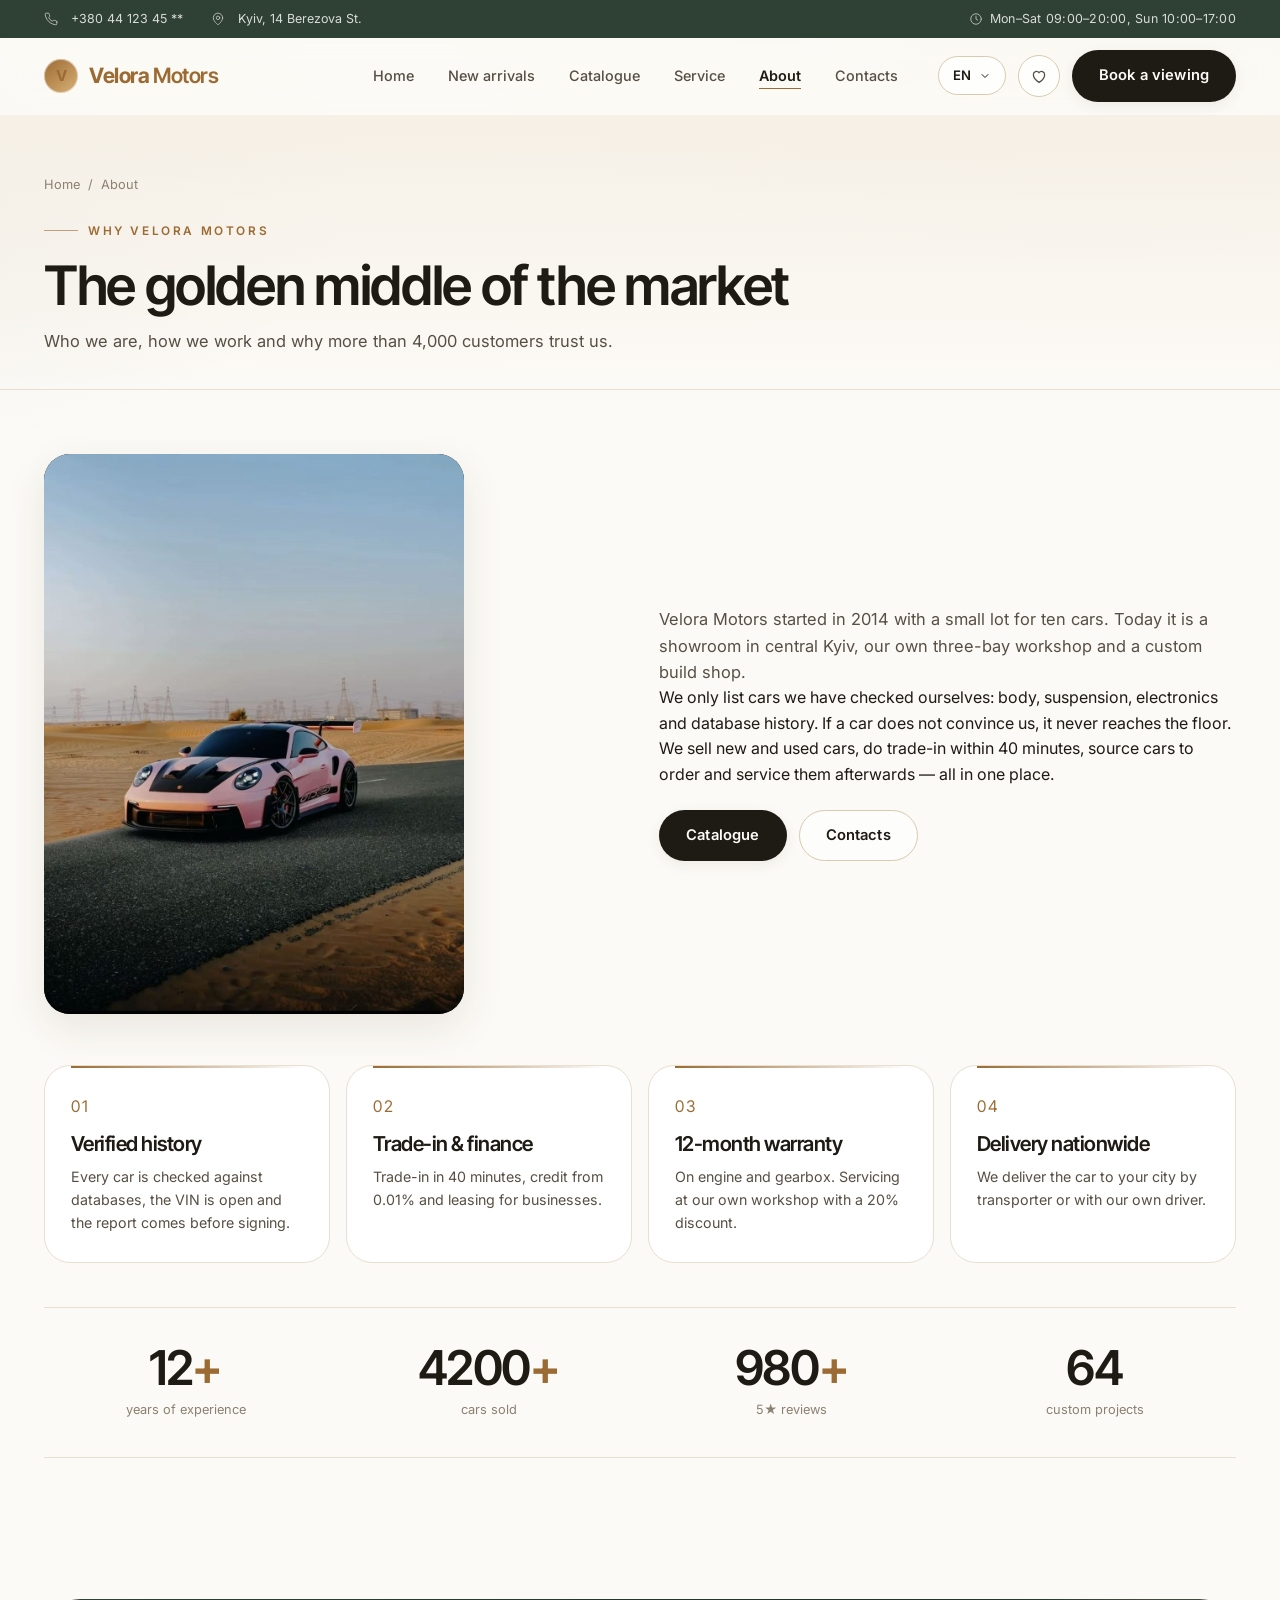
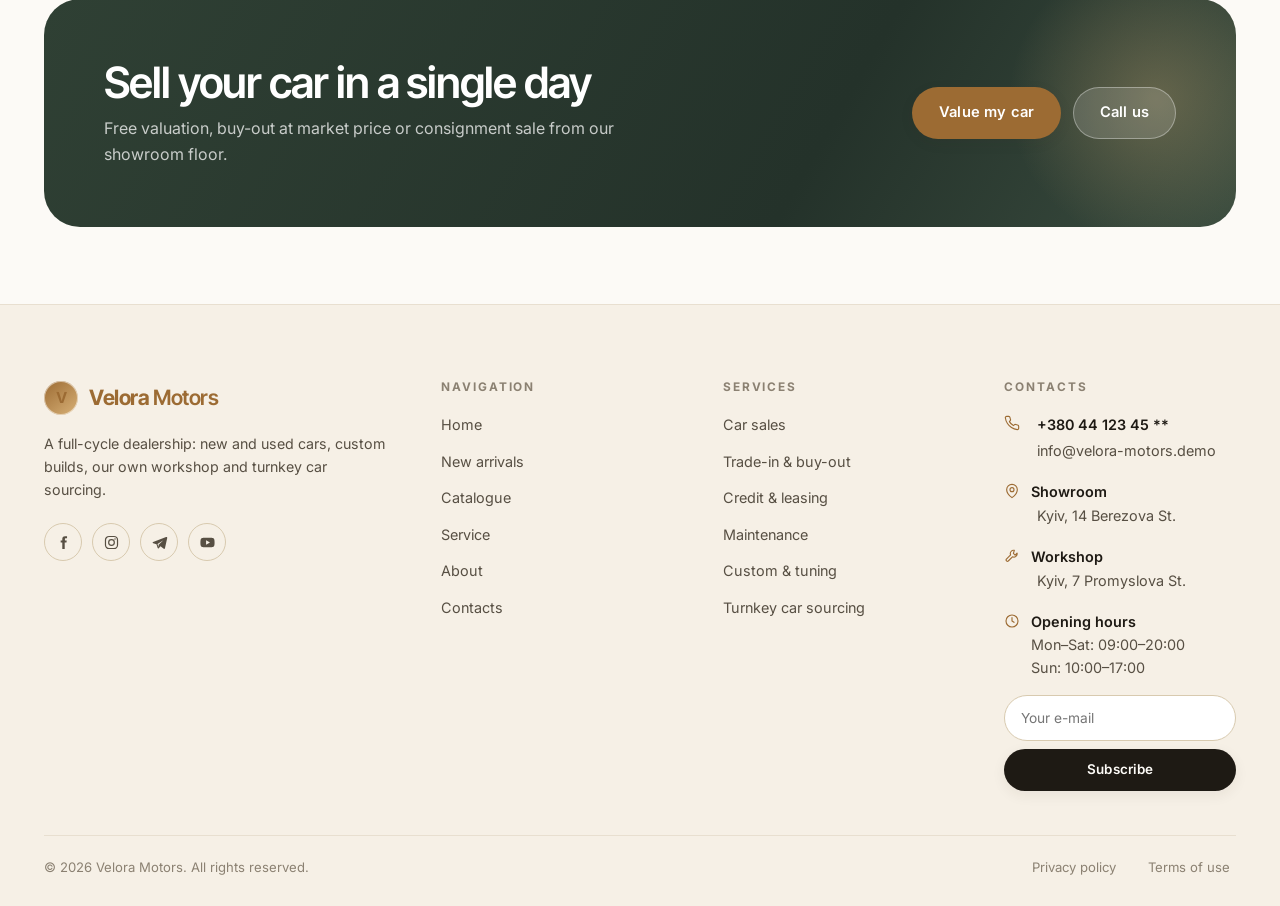
==== about.html @ 83f417c7 "Правки за списком: тексти, оцінка авто, опис кастомів - у фільтрах і банері замість «Усі марки», «Бу" ====
<!DOCTYPE html>
<html lang="uk">
<head>
<meta charset="utf-8">
<meta name="viewport" content="width=device-width, initial-scale=1">
<title data-i18n-doc="meta.about">Про нас — Velora Motors</title>
<meta name="description" data-i18n-doc="page.aboutLead" content="Про автосалон Velora Motors">
<meta name="theme-color" content="#fcfaf6">
<link rel="icon" href="data:image/svg+xml,<svg xmlns='http://www.w3.org/2000/svg' viewBox='0 0 32 32'><circle cx='16' cy='16' r='15' fill='%239c6b33'/><text x='16' y='21' font-size='15' font-family='Arial' font-weight='bold' text-anchor='middle' fill='%23fff'>V</text></svg>">
<link rel="preconnect" href="https://fonts.googleapis.com">
<link rel="preconnect" href="https://fonts.gstatic.com" crossorigin>
<link href="https://fonts.googleapis.com/css2?family=Inter+Tight:wght@400;500;600;700&family=Inter:wght@400;500;600;700&display=swap" rel="stylesheet">
<link rel="stylesheet" href="assets/css/style.css?v=4">
<link rel="stylesheet" href="assets/css/mobile.css?v=4">
</head>
<body>

<main>
  <section class="pagehead">
    <div class="wrap">
      <nav class="crumbs">
        <a href="index.html" data-i18n="nav.home"></a>
        <span>/</span>
        <span data-i18n="nav.about"></span>
      </nav>
      <span class="eyebrow" data-i18n="about.eyebrow"></span>
      <h1 class="pagehead__title" data-i18n="about.title"></h1>
      <p class="lead" data-i18n="page.aboutLead"></p>
    </div>
  </section>

  <section class="section section--flat">
    <div class="wrap">
      <div class="about__hero reveal">
        <div class="about__hero-media">
          <img src="assets/img/about-porsche.jpg" alt="Porsche 911 GT3 RS" width="1000" height="1333">
        </div>
        <div class="about__hero-text">
          <p class="lead" data-i18n="about.story1"></p>
          <p data-i18n="about.story2"></p>
          <p data-i18n="about.story3"></p>
          <div class="about__actions">
            <a class="btn btn--primary" href="catalog.html" data-i18n="nav.catalog"></a>
            <a class="btn btn--ghost" href="contacts.html" data-i18n="nav.contacts"></a>
          </div>
        </div>
      </div>

      <div class="about__grid reveal">
        <article class="about__card" data-demo="note" role="button" tabindex="0">
          <div class="about__num">01</div>
          <h3 data-i18n="about.a1t"></h3>
          <p data-i18n="about.a1d"></p>
        </article>
        <article class="about__card" data-demo="note" role="button" tabindex="0">
          <div class="about__num">02</div>
          <h3 data-i18n="about.a2t"></h3>
          <p data-i18n="about.a2d"></p>
        </article>
        <article class="about__card" data-demo="note" role="button" tabindex="0">
          <div class="about__num">03</div>
          <h3 data-i18n="about.a3t"></h3>
          <p data-i18n="about.a3d"></p>
        </article>
        <article class="about__card" data-demo="note" role="button" tabindex="0">
          <div class="about__num">04</div>
          <h3 data-i18n="about.a4t"></h3>
          <p data-i18n="about.a4d"></p>
        </article>
      </div>

      <div class="figures reveal">
        <div class="figure">
          <div class="figure__value">12<span>+</span></div>
          <div class="figure__label" data-i18n="about.y1"></div>
        </div>
        <div class="figure">
          <div class="figure__value">4200<span>+</span></div>
          <div class="figure__label" data-i18n="about.y2"></div>
        </div>
        <div class="figure">
          <div class="figure__value">980<span>+</span></div>
          <div class="figure__label" data-i18n="about.y3"></div>
        </div>
        <div class="figure">
          <div class="figure__value">64</div>
          <div class="figure__label" data-i18n="about.y4"></div>
        </div>
      </div>
    </div>
  </section>

  <section class="ctaband">
    <div class="wrap">
      <div class="ctaband__inner reveal">
        <div>
          <h2 data-i18n="cta.title"></h2>
          <p data-i18n="cta.lead"></p>
        </div>
        <div class="ctaband__actions">
          <button class="btn btn--accent" data-evaluate data-i18n="cta.button"></button>
          <button class="btn btn--light" data-demo="phone" data-i18n="cta.secondary"></button>
        </div>
      </div>
    </div>
  </section>
</main>

<script src="assets/js/i18n.js?v=4"></script>
<script src="assets/js/seed.js?v=4"></script>
<script src="assets/js/store.js?v=4"></script>
<script src="assets/js/layout.js?v=4"></script>
<script>
  document.addEventListener('DOMContentLoaded', function () {
    I18N.init();
    Layout.mount('about');
    I18N.applyDom();
    Layout.reveal();
    document.addEventListener('layout:lang', function () { I18N.applyDom(); });
  });
</script>
</body>
</html>
---- assets/css/style.css ----
/* ==========================================================================
   Velora Motors — березово-білий преміум
   1. Токени та база       5. Showcase (відео)     9. CTA / футер
   2. Типографіка/кнопки   6. Каталог + пошук     10. Модалки, тости
   3. Хедер / меню         7. СТО                 11. Адаптив
   4. Герой                8. Про нас
   ========================================================================== */

/* --------------------------------------------------------------------------
   1. Токени та база
   -------------------------------------------------------------------------- */
:root {
  /* березова палітра */
  --paper: #fcfaf6;
  --paper-2: #f6f0e6;
  --paper-3: #efe6d7;
  --bark: #e7dcc8;
  --card: #ffffff;

  --ink: #1e1a14;
  --ink-2: #574f43;
  --ink-3: #8b8172;
  --ink-inv: #fdfbf7;

  --line: #e8dfd0;
  --line-2: #d8caaf;

  --accent: #9c6b33;
  --accent-2: #b98b4d;
  --accent-soft: #f4e7d3;
  --forest: #2f4034;
  --forest-2: #3d5344;
  --danger: #a6462f;
  --ok: #3f6b4a;

  --shadow-xs: 0 1px 2px rgba(60, 46, 24, .06);
  --shadow-sm: 0 4px 14px rgba(60, 46, 24, .07);
  --shadow-md: 0 14px 40px rgba(60, 46, 24, .10);
  --shadow-lg: 0 30px 80px rgba(60, 46, 24, .16);

  --r-sm: 10px;
  --r: 16px;
  --r-lg: 26px;
  --r-xl: 36px;
  --pill: 999px;

  --wrap: 1260px;
  --gutter: clamp(18px, 4vw, 44px);
  --header-h: 76px;

  --display: 'Inter Tight', 'Inter', 'Segoe UI', system-ui, -apple-system, sans-serif;
  --sans: 'Inter', 'Segoe UI', system-ui, -apple-system, sans-serif;

  --ease: cubic-bezier(.22, .61, .36, 1);
}

*,
*::before,
*::after { box-sizing: border-box; }

* { margin: 0; }

html {
  scroll-behavior: smooth;
  scroll-padding-top: calc(var(--header-h) + 16px);
  -webkit-text-size-adjust: 100%;
}

body {
  font-family: var(--sans);
  font-size: 16px;
  line-height: 1.6;
  color: var(--ink);
  background: var(--paper);
  overflow-x: hidden;
  /* тонка «берестяна» текстура з м'яких плям */
  background-image:
    radial-gradient(1200px 600px at 85% -10%, rgba(156, 107, 51, .07), transparent 60%),
    radial-gradient(900px 500px at -10% 20%, rgba(47, 64, 52, .05), transparent 55%);
  background-attachment: fixed;
}

img, video { display: block; max-width: 100%; }
button, input, select, textarea { font: inherit; color: inherit; }
button { cursor: pointer; border: 0; background: none; }
a { color: inherit; text-decoration: none; }
ul, ol { list-style: none; padding: 0; }

::selection { background: var(--accent-soft); color: var(--ink); }

:focus-visible {
  outline: 2px solid var(--accent);
  outline-offset: 3px;
  border-radius: 6px;
}

.wrap {
  width: min(100% - 2 * var(--gutter), var(--wrap));
  margin-inline: auto;
}

.sr-only {
  position: absolute; width: 1px; height: 1px; padding: 0;
  margin: -1px; overflow: hidden; clip: rect(0 0 0 0); white-space: nowrap; border: 0;
}

/* --------------------------------------------------------------------------
   2. Типографіка та кнопки
   -------------------------------------------------------------------------- */
h1, h2, h3, h4 {
  font-family: var(--display);
  font-weight: 600;
  line-height: 1.1;
  letter-spacing: -.025em;
}

.display {
  font-size: clamp(2.3rem, 5.2vw, 4.05rem);
  line-height: 1.06;
  letter-spacing: -.035em;
}

.section {
  padding: clamp(64px, 9vw, 118px) 0;
  position: relative;
}

.section--tint { background: linear-gradient(180deg, transparent, var(--paper-2) 12%, var(--paper-2) 88%, transparent); }

.section-head {
  display: flex;
  flex-wrap: wrap;
  align-items: end;
  justify-content: space-between;
  gap: 28px;
  margin-bottom: clamp(34px, 5vw, 60px);
}

.section-head__text { max-width: 640px; }

.eyebrow {
  display: inline-flex;
  align-items: center;
  gap: 10px;
  font-size: .74rem;
  letter-spacing: .22em;
  text-transform: uppercase;
  color: var(--accent);
  font-weight: 600;
  margin-bottom: 16px;
}

.eyebrow::before {
  content: '';
  width: 34px; height: 1px;
  background: currentColor;
  opacity: .6;
}

.section-title {
  font-size: clamp(2rem, 4vw, 3.15rem);
  margin-bottom: 14px;
}

.lead {
  color: var(--ink-2);
  font-size: 1.03rem;
  max-width: 62ch;
}

.btn {
  display: inline-flex;
  align-items: center;
  justify-content: center;
  gap: 10px;
  padding: 13px 26px;
  border-radius: var(--pill);
  font-size: .92rem;
  font-weight: 600;
  letter-spacing: .01em;
  border: 1px solid transparent;
  transition: transform .25s var(--ease), background .25s var(--ease),
              color .25s var(--ease), border-color .25s var(--ease), box-shadow .25s var(--ease);
  white-space: nowrap;
}

.btn:hover { transform: translateY(-2px); }
.btn:active { transform: translateY(0); }

.btn--primary { background: var(--ink); color: var(--ink-inv); box-shadow: var(--shadow-sm); }
.btn--primary:hover { background: var(--forest); box-shadow: var(--shadow-md); }

.btn--accent { background: var(--accent); color: #fff; box-shadow: var(--shadow-sm); }
.btn--accent:hover { background: #85592a; }

.btn--ghost { border-color: var(--line-2); color: var(--ink); background: rgba(255, 255, 255, .6); }
.btn--ghost:hover { background: #fff; border-color: var(--accent); color: var(--accent); }

.btn--light { background: rgba(255, 255, 255, .14); color: #fff; border-color: rgba(255, 255, 255, .35); }
.btn--light:hover { background: #fff; color: var(--forest); }

.btn--sm { padding: 9px 18px; font-size: .84rem; }
.btn--block { width: 100%; }

.link-arrow {
  display: inline-flex;
  align-items: center;
  gap: 8px;
  font-weight: 600;
  font-size: .9rem;
  color: var(--accent);
  border-bottom: 1px solid transparent;
  padding-bottom: 2px;
  transition: gap .25s var(--ease), border-color .25s var(--ease);
}

.link-arrow:hover { gap: 14px; border-color: currentColor; }

.tag {
  display: inline-flex;
  align-items: center;
  gap: 6px;
  padding: 5px 12px;
  border-radius: var(--pill);
  font-size: .72rem;
  font-weight: 600;
  letter-spacing: .04em;
  background: var(--accent-soft);
  color: #7d5423;
  text-transform: uppercase;
}

.tag--new { background: #e2ecdf; color: #35563d; }
.tag--hit { background: #f6e2cf; color: #8a5220; }
.tag--custom { background: #e6e3f1; color: #4d4576; }

/* --------------------------------------------------------------------------
   3. Хедер
   -------------------------------------------------------------------------- */
.topbar {
  background: var(--forest);
  color: rgba(255, 255, 255, .82);
  font-size: .78rem;
  letter-spacing: .02em;
}

.topbar__inner {
  display: flex;
  align-items: center;
  justify-content: space-between;
  gap: 18px;
  min-height: 38px;
  flex-wrap: wrap;
}

.topbar__list { display: flex; gap: 22px; align-items: center; flex-wrap: wrap; }
.topbar__item { display: inline-flex; align-items: center; gap: 7px; }
.topbar__item svg { width: 14px; height: 14px; opacity: .75; }
.topbar a:hover { color: #fff; }

.header {
  position: sticky;
  top: 0;
  z-index: 60;
  background: rgba(252, 250, 246, .82);
  backdrop-filter: blur(14px);
  -webkit-backdrop-filter: blur(14px);
  border-bottom: 1px solid transparent;
  transition: border-color .3s var(--ease), box-shadow .3s var(--ease), background .3s var(--ease);
}

.header.is-stuck {
  border-color: var(--line);
  box-shadow: 0 8px 30px rgba(60, 46, 24, .07);
}

.header__inner {
  display: flex;
  align-items: center;
  gap: 26px;
  min-height: var(--header-h);
}

.logo {
  display: inline-flex;
  align-items: center;
  gap: 11px;
  font-family: var(--display);
  font-size: 1.32rem;
  font-weight: 600;
  letter-spacing: -.02em;
  white-space: nowrap;
}

.logo__mark {
  width: 34px; height: 34px;
  display: grid; place-items: center;
  border-radius: 50%;
  background: linear-gradient(140deg, var(--accent), #d8b177);
  color: #fff;
  font-size: .95rem;
  font-weight: 700;
  font-family: var(--sans);
  box-shadow: inset 0 0 0 1px rgba(255, 255, 255, .5);
}

.logo b { font-weight: 700; }
.logo span { color: var(--accent); }

.nav { margin-left: auto; }

.nav__list { display: flex; gap: 6px; align-items: center; }

.nav__link {
  position: relative;
  padding: 9px 14px;
  border-radius: var(--pill);
  font-size: .9rem;
  font-weight: 500;
  color: var(--ink-2);
  transition: color .2s var(--ease), background .2s var(--ease);
}

.nav__link::after {
  content: '';
  position: absolute;
  left: 14px; right: 14px; bottom: 4px;
  height: 1px;
  background: var(--accent);
  transform: scaleX(0);
  transform-origin: left;
  transition: transform .3s var(--ease);
}

.nav__link:hover { color: var(--ink); }
.nav__link:hover::after,
.nav__link.is-active::after { transform: scaleX(1); }
.nav__link.is-active { color: var(--ink); font-weight: 600; }

.header__actions { display: flex; align-items: center; gap: 12px; }

.lang {
  position: relative;
}

.lang__btn {
  display: inline-flex;
  align-items: center;
  gap: 8px;
  padding: 8px 14px;
  border: 1px solid var(--line-2);
  border-radius: var(--pill);
  font-size: .82rem;
  font-weight: 600;
  background: rgba(255, 255, 255, .7);
  transition: border-color .2s var(--ease), background .2s var(--ease);
}

.lang__btn:hover { border-color: var(--accent); }
.lang__btn svg { width: 12px; height: 12px; transition: transform .25s var(--ease); }
.lang.is-open .lang__btn svg { transform: rotate(180deg); }

.lang__menu {
  position: absolute;
  right: 0;
  top: calc(100% + 10px);
  min-width: 170px;
  background: var(--card);
  border: 1px solid var(--line);
  border-radius: var(--r);
  box-shadow: var(--shadow-md);
  padding: 6px;
  opacity: 0;
  visibility: hidden;
  transform: translateY(-8px);
  transition: opacity .22s var(--ease), transform .22s var(--ease), visibility .22s;
  z-index: 20;
}

.lang.is-open .lang__menu { opacity: 1; visibility: visible; transform: translateY(0); }

.lang__item {
  display: flex;
  align-items: center;
  justify-content: space-between;
  gap: 12px;
  width: 100%;
  padding: 10px 12px;
  border-radius: 10px;
  font-size: .88rem;
  text-align: left;
  transition: background .18s var(--ease);
}

.lang__item:hover { background: var(--paper-2); }
.lang__item.is-active { background: var(--accent-soft); font-weight: 600; }
.lang__item small { color: var(--ink-3); font-weight: 600; letter-spacing: .08em; }

.burger {
  display: none;
  width: 42px; height: 42px;
  border-radius: 50%;
  border: 1px solid var(--line-2);
  place-items: center;
  background: rgba(255, 255, 255, .7);
}

.burger span {
  display: block;
  width: 17px; height: 1.5px;
  background: var(--ink);
  position: relative;
  transition: background .2s var(--ease);
}

.burger span::before,
.burger span::after {
  content: '';
  position: absolute; left: 0;
  width: 17px; height: 1.5px;
  background: var(--ink);
  transition: transform .28s var(--ease), top .28s var(--ease);
}

.burger span::before { top: -6px; }
.burger span::after { top: 6px; }

body.menu-open .burger span { background: transparent; }
body.menu-open .burger span::before { top: 0; transform: rotate(45deg); }
body.menu-open .burger span::after { top: 0; transform: rotate(-45deg); }

/* --------------------------------------------------------------------------
   4. Герой
   -------------------------------------------------------------------------- */
.hero {
  position: relative;
  padding: clamp(38px, 6vw, 74px) 0 clamp(56px, 7vw, 96px);
  overflow: hidden;
}

.hero::before {
  content: '';
  position: absolute;
  inset: 0 0 auto;
  height: 100%;
  background:
    radial-gradient(60% 70% at 78% 30%, rgba(156, 107, 51, .10), transparent 70%),
    linear-gradient(180deg, var(--paper-2), transparent 70%);
  z-index: -1;
}

.hero__grid {
  display: grid;
  grid-template-columns: minmax(0, 1.02fr) minmax(0, .98fr);
  gap: clamp(30px, 5vw, 66px);
  align-items: center;
}

.hero__title { margin-bottom: 22px; }
.hero__title em { font-style: normal; color: var(--accent); }

.hero__lead { margin-bottom: 30px; max-width: 52ch; }

/* пошукова капсула */
.searchbar { position: relative; z-index: 5; }

.searchbar__tabs {
  display: flex;
  flex-wrap: wrap;
  gap: 8px;
  margin-bottom: 12px;
}

.searchbar__tab {
  padding: 10px 20px;
  border: 1px solid var(--line-2);
  border-radius: var(--pill);
  background: var(--card);
  font-size: .84rem;
  font-weight: 600;
  color: var(--ink);
  box-shadow: var(--shadow-xs);
  transition: border-color .25s var(--ease), color .25s var(--ease),
              background .25s var(--ease), transform .25s var(--ease);
}

.searchbar__tab:hover {
  border-color: var(--accent);
  color: var(--accent);
  transform: translateY(-1px);
}

.searchbar__panel {
  display: grid;
  grid-template-columns: repeat(3, minmax(0, 1fr)) auto;
  align-items: center;
  gap: 6px;
  padding: 14px 14px 14px 22px;
  background: var(--card);
  border: 1px solid var(--line);
  border-radius: var(--r-xl);
  box-shadow: var(--shadow-md);
}

.field {
  display: flex;
  flex-direction: column;
  gap: 2px;
  padding: 6px 16px 6px 0;
  border-right: 1px solid var(--line);
  min-width: 0;
}

.field:nth-of-type(3) { border-right: 0; }

.field__label {
  font-size: .68rem;
  text-transform: uppercase;
  letter-spacing: .14em;
  color: var(--ink-3);
  font-weight: 600;
}

.field select,
.field input {
  border: 0;
  background: none;
  padding: 2px 0;
  font-size: .93rem;
  font-weight: 500;
  width: 100%;
  color: var(--ink);
  appearance: none;
  cursor: pointer;
  text-overflow: ellipsis;
}

.field select:focus,
.field input:focus { outline: none; }

.searchbar__submit {
  width: 58px; height: 58px;
  border-radius: 50%;
  background: var(--ink);
  color: var(--ink-inv);
  display: grid;
  place-items: center;
  transition: background .25s var(--ease), transform .25s var(--ease);
  justify-self: end;
}

.searchbar__submit:hover { background: var(--accent); transform: rotate(-8deg) scale(1.05); }
.searchbar__submit svg { width: 20px; height: 20px; }

.hero__stats {
  display: flex;
  gap: clamp(18px, 4vw, 48px);
  margin-top: 38px;
  flex-wrap: wrap;
}

.stat__value {
  font-family: var(--display);
  font-weight: 600;
  letter-spacing: -.03em;
  font-size: clamp(1.7rem, 3vw, 2.35rem);
  line-height: 1;
  color: var(--ink);
}

.stat__value span { color: var(--accent); }

.stat__label {
  font-size: .78rem;
  color: var(--ink-3);
  letter-spacing: .04em;
  margin-top: 6px;
}

/* колаж праворуч */
.hero__media { position: relative; }

.hero__frame {
  position: relative;
  border-radius: var(--r-xl);
  overflow: hidden;
  box-shadow: var(--shadow-lg);
  aspect-ratio: 4 / 3.15;
  background: var(--paper-3);
}

.hero__frame img {
  width: 100%; height: 100%;
  object-fit: cover;
  transform: scale(1.02);
  transition: transform 1.2s var(--ease);
}

.hero__frame:hover img { transform: scale(1.07); }

.hero__frame::after {
  content: '';
  position: absolute;
  inset: 0;
  background: linear-gradient(190deg, rgba(30, 26, 20, .05), rgba(30, 26, 20, .38));
}

.hero__note {
  position: absolute;
  z-index: 2;
  display: inline-flex;
  align-items: center;
  gap: 9px;
  padding: 9px 15px;
  background: rgba(252, 250, 246, .92);
  backdrop-filter: blur(8px);
  border-radius: var(--pill);
  font-size: .76rem;
  font-weight: 600;
  color: var(--ink);
  box-shadow: var(--shadow-sm);
  white-space: nowrap;
}

.hero__note::before {
  content: '';
  width: 7px; height: 7px;
  border-radius: 50%;
  background: var(--accent);
  box-shadow: 0 0 0 4px rgba(156, 107, 51, .18);
}

a.hero__note { transition: transform .25s var(--ease), background .25s var(--ease), color .25s var(--ease); }
a.hero__note:hover { transform: translateY(-2px); background: #fff; color: var(--accent); }
a.hero__note:hover::before { box-shadow: 0 0 0 5px rgba(156, 107, 51, .28); }

.hero__note--1 { left: 8%; bottom: 22%; }
.hero__note--2 { right: 7%; bottom: 9%; }

.hero__badge {
  position: absolute;
  top: 20px; left: 20px;
  z-index: 2;
  background: rgba(47, 64, 52, .9);
  color: #fff;
  padding: 8px 16px;
  border-radius: var(--pill);
  font-size: .72rem;
  letter-spacing: .12em;
  text-transform: uppercase;
  font-weight: 600;
}

/* смуга брендів */
.brands {
  border-block: 1px solid var(--line);
  background: rgba(255, 255, 255, .5);
  padding: 22px 0;
}

.brands__inner {
  display: flex;
  align-items: center;
  gap: clamp(20px, 4vw, 54px);
  flex-wrap: wrap;
  justify-content: center;
}

.brands__title {
  font-size: .72rem;
  letter-spacing: .18em;
  text-transform: uppercase;
  color: var(--ink-3);
  font-weight: 600;
}

.brands__item {
  font-family: var(--display);
  font-size: 1.08rem;
  font-weight: 500;
  color: var(--ink-2);
  letter-spacing: .05em;
  opacity: .75;
  transition: opacity .25s var(--ease), color .25s var(--ease);
}

.brands__item:hover { opacity: 1; color: var(--accent); }
a.brands__item { border-bottom: 1px solid transparent; padding-bottom: 2px; }
a.brands__item:hover { border-color: currentColor; }

/* --------------------------------------------------------------------------
   5. Showcase — три відеосекції
   -------------------------------------------------------------------------- */
.showcase__item {
  display: grid;
  grid-template-columns: minmax(0, 1.15fr) minmax(0, .85fr);
  gap: clamp(26px, 4vw, 64px);
  align-items: center;
  padding: clamp(28px, 4vw, 46px) 0;
  border-top: 1px solid var(--line);
}

.showcase__item:first-of-type { border-top: 0; }
.showcase__item:nth-child(even) { grid-template-columns: minmax(0, .85fr) minmax(0, 1.15fr); }
.showcase__item:nth-child(even) .showcase__media { order: 2; }

.showcase__media {
  position: relative;
  border-radius: var(--r-lg);
  overflow: hidden;
  box-shadow: var(--shadow-md);
  background: #14120e;
  aspect-ratio: 16 / 9;
}

.showcase__media video {
  width: 100%; height: 100%;
  object-fit: cover;
  display: block;
}

.showcase__media::after {
  content: '';
  position: absolute; inset: 0;
  background: linear-gradient(180deg, rgba(20, 18, 14, .28) 0%, transparent 40%, rgba(20, 18, 14, .42) 100%);
  pointer-events: none;
}

.showcase__badge {
  position: absolute;
  top: 16px; left: 16px;
  z-index: 2;
  background: rgba(252, 250, 246, .92);
  color: var(--ink);
  padding: 7px 15px;
  border-radius: var(--pill);
  font-size: .7rem;
  font-weight: 700;
  letter-spacing: .12em;
  text-transform: uppercase;
}

.showcase__controls {
  position: absolute;
  right: 16px; bottom: 16px;
  z-index: 2;
  display: flex;
  gap: 8px;
}

.vbtn {
  width: 42px; height: 42px;
  border-radius: 50%;
  background: rgba(252, 250, 246, .9);
  color: var(--ink);
  display: grid;
  place-items: center;
  box-shadow: var(--shadow-sm);
  transition: background .2s var(--ease), transform .2s var(--ease);
}

.vbtn:hover { background: #fff; transform: scale(1.08); }
.vbtn svg { width: 17px; height: 17px; }
.vbtn.is-off { background: rgba(30, 26, 20, .55); color: #fff; }

.showcase__num {
  font-family: var(--display);
  font-weight: 600;
  letter-spacing: -.04em;
  font-size: 3rem;
  line-height: 1;
  color: var(--line-2);
  margin-bottom: 10px;
}

.showcase__title { font-size: clamp(1.7rem, 2.6vw, 2.4rem); margin-bottom: 6px; }

.showcase__sub {
  font-size: .84rem;
  letter-spacing: .1em;
  text-transform: uppercase;
  color: var(--accent);
  font-weight: 600;
  margin-bottom: 18px;
}

.showcase__text { color: var(--ink-2); margin-bottom: 24px; }

.showcase__specs {
  display: flex;
  gap: 26px;
  flex-wrap: wrap;
  padding: 18px 0;
  border-top: 1px solid var(--line);
  border-bottom: 1px solid var(--line);
  margin-bottom: 24px;
}

.showcase__spec dt {
  font-size: .68rem;
  letter-spacing: .14em;
  text-transform: uppercase;
  color: var(--ink-3);
  margin-bottom: 4px;
}

.showcase__spec dd {
  font-family: var(--display);
  font-size: 1.3rem;
  margin: 0;
}

/* --------------------------------------------------------------------------
   6. Каталог
   -------------------------------------------------------------------------- */
.searchpanel {
  background: var(--card);
  border: 1px solid var(--line);
  border-radius: var(--r-lg);
  box-shadow: var(--shadow-sm);
  padding: clamp(16px, 2.4vw, 26px);
  margin-bottom: 26px;
  position: relative;
  z-index: 12;
}

.searchpanel__main {
  display: flex;
  gap: 12px;
  align-items: center;
  flex-wrap: wrap;
}

.searchinput {
  position: relative;
  flex: 1 1 320px;
  min-width: 0;
}

.searchinput > svg {
  position: absolute;
  left: 18px; top: 50%;
  transform: translateY(-50%);
  width: 18px; height: 18px;
  color: var(--ink-3);
  pointer-events: none;
}

.searchinput input {
  width: 100%;
  padding: 15px 46px 15px 48px;
  border: 1px solid var(--line);
  border-radius: var(--pill);
  background: var(--paper);
  font-size: .95rem;
  transition: border-color .2s var(--ease), background .2s var(--ease), box-shadow .2s var(--ease);
}

.searchinput input:focus {
  outline: none;
  border-color: var(--accent);
  background: #fff;
  box-shadow: 0 0 0 4px rgba(156, 107, 51, .12);
}

.searchinput__clear {
  position: absolute;
  right: 12px; top: 50%;
  transform: translateY(-50%);
  width: 28px; height: 28px;
  border-radius: 50%;
  display: none;
  place-items: center;
  color: var(--ink-3);
  background: var(--paper-3);
}

.searchinput__clear:hover { color: var(--ink); background: var(--bark); }
.searchinput.has-value .searchinput__clear { display: grid; }

.suggest {
  position: absolute;
  top: calc(100% + 8px);
  left: 0; right: 0;
  background: var(--card);
  border: 1px solid var(--line);
  border-radius: var(--r);
  box-shadow: var(--shadow-md);
  padding: 6px;
  max-height: 340px;
  overflow-y: auto;
  display: none;
  z-index: 30;
}

.suggest.is-open { display: block; }

.suggest__group {
  font-size: .68rem;
  letter-spacing: .14em;
  text-transform: uppercase;
  color: var(--ink-3);
  padding: 10px 12px 6px;
  font-weight: 700;
}

.suggest__item {
  display: flex;
  align-items: center;
  gap: 12px;
  width: 100%;
  padding: 9px 12px;
  border-radius: 12px;
  text-align: left;
  font-size: .9rem;
  transition: background .15s var(--ease);
}

.suggest__item:hover,
.suggest__item.is-active { background: var(--paper-2); }

.suggest__item img {
  width: 52px; height: 36px;
  object-fit: contain;
  background: var(--paper-2);
  border-radius: 7px;
  flex: none;
}

.suggest__item .ico {
  width: 32px; height: 32px;
  display: grid; place-items: center;
  border-radius: 9px;
  background: var(--accent-soft);
  color: var(--accent);
  flex: none;
}

.suggest__item .ico svg { width: 15px; height: 15px; }
.suggest__item b { font-weight: 600; }
.suggest__item mark { background: rgba(156, 107, 51, .2); color: inherit; border-radius: 3px; }
.suggest__item small { display: block; color: var(--ink-3); font-size: .76rem; }
.suggest__price { margin-left: auto; font-weight: 600; font-size: .86rem; color: var(--accent); }

.filters {
  display: grid;
  grid-template-columns: repeat(auto-fit, minmax(150px, 1fr));
  gap: 10px;
  margin-top: 14px;
}

.select {
  position: relative;
  display: flex;
  flex-direction: column;
  gap: 3px;
}

.select > label {
  font-size: .66rem;
  letter-spacing: .12em;
  text-transform: uppercase;
  color: var(--ink-3);
  font-weight: 600;
  padding-left: 14px;
}

.select select,
.select input {
  appearance: none;
  width: 100%;
  padding: 11px 34px 11px 14px;
  border: 1px solid var(--line);
  border-radius: var(--pill);
  background: var(--paper);
  font-size: .87rem;
  cursor: pointer;
  transition: border-color .2s var(--ease), background .2s var(--ease);
}

.select input { cursor: text; padding-right: 14px; }

.select select:hover,
.select input:hover { border-color: var(--line-2); }

.select select:focus,
.select input:focus {
  outline: none;
  border-color: var(--accent);
  background: #fff;
}

.select__caret {
  position: absolute;
  right: 14px; bottom: 14px;
  width: 11px; height: 11px;
  color: var(--ink-3);
  pointer-events: none;
}

.toolbar {
  display: flex;
  align-items: center;
  justify-content: space-between;
  gap: 16px;
  flex-wrap: wrap;
  margin-bottom: 20px;
}

.toolbar__count { font-size: .93rem; color: var(--ink-2); }
.toolbar__count b { font-family: var(--display); font-size: 1.5rem; color: var(--ink); margin-right: 4px; }

.chips { display: flex; gap: 8px; flex-wrap: wrap; margin-bottom: 18px; }

.chip {
  display: inline-flex;
  align-items: center;
  gap: 8px;
  padding: 7px 8px 7px 15px;
  border-radius: var(--pill);
  background: var(--accent-soft);
  color: #7d5423;
  font-size: .8rem;
  font-weight: 600;
}

.chip button {
  width: 19px; height: 19px;
  border-radius: 50%;
  display: grid; place-items: center;
  background: rgba(125, 84, 35, .16);
  color: inherit;
  font-size: .7rem;
  line-height: 1;
}

.chip button:hover { background: rgba(125, 84, 35, .35); color: #fff; }

.chip--reset { background: transparent; color: var(--ink-2); border: 1px dashed var(--line-2); padding: 7px 15px; }
.chip--reset:hover { border-color: var(--accent); color: var(--accent); }

.grid {
  display: grid;
  grid-template-columns: repeat(auto-fill, minmax(300px, 1fr));
  gap: clamp(16px, 2vw, 26px);
}

.card {
  position: relative;
  display: flex;
  flex-direction: column;
  background: var(--card);
  border: 1px solid var(--line);
  border-radius: var(--r-lg);
  overflow: hidden;
  transition: transform .35s var(--ease), box-shadow .35s var(--ease), border-color .35s var(--ease);
  opacity: 0;
  transform: translateY(18px);
  animation: cardIn .5s var(--ease) forwards;
}

@keyframes cardIn { to { opacity: 1; transform: none; } }

.card:hover {
  transform: translateY(-6px);
  box-shadow: var(--shadow-md);
  border-color: var(--line-2);
}

.card__media {
  position: relative;
  aspect-ratio: 3 / 2;
  overflow: hidden;
  background: var(--paper-3);
}

/* м'яка підкладка з того ж фото — авто показуємо цілком, без обрізання */
.card__bg,
.gallery__bg {
  position: absolute;
  inset: -6%;
  background-size: cover;
  background-position: center;
  filter: blur(22px) saturate(1.15);
  opacity: .55;
  pointer-events: none;
}

.card__media img {
  position: relative;
  width: 100%; height: 100%;
  object-fit: contain;
  transition: transform .7s var(--ease);
}

.card:hover .card__media img { transform: scale(1.06); }

.card__tags {
  position: absolute;
  top: 12px; left: 12px;
  display: flex; gap: 6px; flex-wrap: wrap;
  z-index: 2;
}

.card__fav {
  position: absolute;
  top: 10px; right: 10px;
  z-index: 2;
  width: 36px; height: 36px;
  border-radius: 50%;
  display: grid; place-items: center;
  background: rgba(252, 250, 246, .9);
  color: var(--ink-2);
  transition: color .2s var(--ease), transform .2s var(--ease), background .2s var(--ease);
}

.card__fav:hover { transform: scale(1.1); background: #fff; }
.card__fav svg { width: 17px; height: 17px; fill: none; stroke: currentColor; stroke-width: 1.7; }
.card__fav.is-on { color: var(--danger); }
.card__fav.is-on svg { fill: currentColor; }

.card__body { padding: 18px 20px 20px; display: flex; flex-direction: column; flex: 1; }

.card__title {
  font-size: 1.32rem;
  margin-bottom: 3px;
  line-height: 1.15;
}

.card__title mark { background: rgba(156, 107, 51, .2); border-radius: 3px; }

.card__sub {
  font-size: .8rem;
  color: var(--ink-3);
  margin-bottom: 14px;
  letter-spacing: .02em;
}

.card__specs {
  display: grid;
  grid-template-columns: repeat(2, minmax(0, 1fr));
  gap: 8px 14px;
  padding: 14px 0;
  border-top: 1px solid var(--line);
  margin-top: auto;
}

.card__spec {
  display: flex;
  align-items: center;
  gap: 8px;
  font-size: .82rem;
  color: var(--ink-2);
  min-width: 0;
}

.card__spec svg { width: 15px; height: 15px; color: var(--accent); flex: none; }
.card__spec span { white-space: nowrap; overflow: hidden; text-overflow: ellipsis; }

.card__foot {
  display: flex;
  align-items: center;
  justify-content: space-between;
  gap: 12px;
  padding-top: 14px;
  border-top: 1px solid var(--line);
}

.card__price {
  font-family: var(--display);
  font-weight: 600;
  letter-spacing: -.03em;
  font-size: 1.6rem;
  line-height: 1;
}

.card__price s {
  display: block;
  font-family: var(--sans);
  font-size: .78rem;
  color: var(--ink-3);
  margin-top: 4px;
  text-decoration-color: var(--danger);
}

.card__state {
  display: inline-flex;
  align-items: center;
  gap: 6px;
  font-size: .74rem;
  font-weight: 600;
  color: var(--ok);
}

.card__state i {
  width: 7px; height: 7px; border-radius: 50%;
  background: currentColor;
  display: inline-block;
}

/* стрілка «показати ще» */
.more {
  display: flex;
  flex-direction: column;
  align-items: center;
  gap: 12px;
  margin-top: clamp(34px, 5vw, 54px);
}

.more__line {
  width: 100%;
  height: 1px;
  background: linear-gradient(90deg, transparent, var(--line-2), transparent);
  margin-bottom: 6px;
}

.more__btn {
  width: 72px; height: 72px;
  border-radius: 50%;
  display: grid;
  place-items: center;
  background: var(--card);
  border: 1px solid var(--line-2);
  box-shadow: var(--shadow-sm);
  color: var(--ink);
  transition: transform .3s var(--ease), background .3s var(--ease), color .3s var(--ease), box-shadow .3s var(--ease);
  position: relative;
}

.more__btn::after {
  content: '';
  position: absolute;
  inset: -8px;
  border-radius: 50%;
  border: 1px solid var(--line);
  opacity: .7;
  animation: pulse 2.6s var(--ease) infinite;
}

@keyframes pulse {
  0% { transform: scale(.92); opacity: .8; }
  70% { transform: scale(1.14); opacity: 0; }
  100% { transform: scale(1.14); opacity: 0; }
}

.more__btn:hover {
  background: var(--ink);
  color: var(--ink-inv);
  transform: translateY(3px);
  box-shadow: var(--shadow-md);
}

.more__btn svg { width: 24px; height: 24px; transition: transform .3s var(--ease); }
.more__btn:hover svg { transform: translateY(3px); }

.more.is-collapse .more__btn svg { transform: rotate(180deg); }
.more.is-collapse .more__btn::after { animation: none; }
.more.is-collapse .more__btn:hover svg { transform: rotate(180deg) translateY(3px); }

.more__label { font-size: .86rem; font-weight: 600; letter-spacing: .04em; }
.more__hint { font-size: .78rem; color: var(--ink-3); }

.empty {
  text-align: center;
  padding: 70px 20px;
  border: 1px dashed var(--line-2);
  border-radius: var(--r-lg);
  background: rgba(255, 255, 255, .55);
}

.empty svg { width: 46px; height: 46px; color: var(--line-2); margin-bottom: 16px; }
.empty h3 { font-size: 1.5rem; margin-bottom: 8px; }
.empty p { color: var(--ink-3); margin-bottom: 20px; }

/* --------------------------------------------------------------------------
   7. СТО
   -------------------------------------------------------------------------- */
.sto {
  background:
    linear-gradient(180deg, rgba(47, 64, 52, .04), rgba(47, 64, 52, .04)),
    var(--paper);
}

.sto__grid {
  display: grid;
  grid-template-columns: minmax(0, 1.35fr) minmax(0, .65fr);
  gap: clamp(24px, 3.5vw, 46px);
  align-items: start;
}

.services {
  display: grid;
  grid-template-columns: repeat(auto-fit, minmax(250px, 1fr));
  gap: 14px;
}

.service {
  background: var(--card);
  border: 1px solid var(--line);
  border-radius: var(--r);
  padding: 24px 22px;
  transition: transform .3s var(--ease), box-shadow .3s var(--ease), border-color .3s var(--ease);
}

.service:hover {
  transform: translateY(-4px);
  box-shadow: var(--shadow-sm);
  border-color: var(--line-2);
}

.service__ico {
  width: 44px; height: 44px;
  border-radius: 13px;
  display: grid; place-items: center;
  background: var(--accent-soft);
  color: var(--accent);
  margin-bottom: 16px;
}

.service__ico svg { width: 21px; height: 21px; }
.service h3 { font-size: 1.2rem; margin-bottom: 8px; }
.service p { font-size: .87rem; color: var(--ink-2); margin-bottom: 14px; }

.service__price {
  font-size: .8rem;
  color: var(--ink-3);
  display: flex;
  align-items: baseline;
  gap: 6px;
}

.service__price b {
  font-family: var(--display);
  font-size: 1.25rem;
  color: var(--ink);
}

.booking {
  background: var(--forest);
  color: rgba(255, 255, 255, .9);
  border-radius: var(--r-lg);
  padding: clamp(24px, 3vw, 34px);
  box-shadow: var(--shadow-md);
  position: sticky;
  top: calc(var(--header-h) + 20px);
}

.booking h3 { color: #fff; font-size: 1.7rem; margin-bottom: 10px; }
.booking p { font-size: .88rem; margin-bottom: 22px; color: rgba(255, 255, 255, .72); }

.booking .form-row { margin-bottom: 12px; }

.form-row label {
  display: block;
  font-size: .7rem;
  letter-spacing: .1em;
  text-transform: uppercase;
  margin-bottom: 6px;
  opacity: .75;
  font-weight: 600;
}

.booking input,
.booking select,
.booking textarea {
  width: 100%;
  padding: 12px 15px;
  border-radius: 12px;
  border: 1px solid rgba(255, 255, 255, .22);
  background: rgba(255, 255, 255, .09);
  color: #fff;
  font-size: .9rem;
  transition: border-color .2s var(--ease), background .2s var(--ease);
}

.booking textarea { resize: vertical; min-height: 74px; }
.booking input::placeholder, .booking textarea::placeholder { color: rgba(255, 255, 255, .45); }

.booking input:focus,
.booking select:focus,
.booking textarea:focus {
  outline: none;
  border-color: rgba(255, 255, 255, .6);
  background: rgba(255, 255, 255, .16);
}

.booking select option { color: var(--ink); }

.booking .btn { margin-top: 8px; }

.form-row.is-highlighted textarea {
  border-color: rgba(255, 255, 255, .55);
  background: rgba(255, 255, 255, .18);
}

.form-row.is-highlighted label { opacity: 1; color: #fff; }

.form-msg {
  font-size: .84rem;
  margin-top: 10px;
  min-height: 20px;
}

.form-msg.is-ok { color: #a8dcb4; }
.form-msg.is-err { color: #f0b2a2; }

/* картка послуги, що відкриває запис */
.service--action {
  display: flex;
  flex-direction: column;
  text-align: left;
  width: 100%;
  cursor: pointer;
  font: inherit;
  color: inherit;
}

.service--action:hover { border-color: var(--accent); }

.service__foot {
  display: flex;
  align-items: center;
  justify-content: space-between;
  gap: 12px;
  flex-wrap: wrap;
  margin-top: auto;
  padding-top: 14px;
  border-top: 1px solid var(--line);
}

.service--action .service__price { margin: 0; }

.service__go {
  display: inline-flex;
  align-items: center;
  gap: 7px;
  font-size: .8rem;
  font-weight: 600;
  color: var(--accent);
  transition: gap .25s var(--ease);
}

.service__go svg { width: 14px; height: 14px; }
.service--action:hover .service__go { gap: 12px; }

/* --------------------------------------------------------------------------
   8. Про нас
   -------------------------------------------------------------------------- */
.about__grid {
  display: grid;
  grid-template-columns: repeat(auto-fit, minmax(240px, 1fr));
  gap: 16px;
}

.about__card {
  padding: 28px 26px;
  border-radius: var(--r-lg);
  background: var(--card);
  border: 1px solid var(--line);
  position: relative;
  overflow: hidden;
  transition: transform .3s var(--ease), box-shadow .3s var(--ease);
}

.about__card:hover { transform: translateY(-5px); box-shadow: var(--shadow-sm); }
.about__card[data-demo] { cursor: pointer; }
.about__card[data-demo]:hover { border-color: var(--accent); }
.about__card[data-demo]:focus-visible { outline: 2px solid var(--accent); outline-offset: 3px; }

.about__card::before {
  content: '';
  position: absolute;
  top: 0; left: 26px; right: 26px;
  height: 2px;
  background: linear-gradient(90deg, var(--accent), transparent);
}

.about__num {
  font-family: var(--display);
  font-size: 1rem;
  color: var(--accent);
  letter-spacing: .1em;
  margin-bottom: 14px;
}

.about__card h3 { font-size: 1.28rem; margin-bottom: 10px; }
.about__card p { font-size: .89rem; color: var(--ink-2); }

.figures {
  display: grid;
  grid-template-columns: repeat(auto-fit, minmax(160px, 1fr));
  gap: 20px;
  margin-top: 44px;
  padding: 36px 0;
  border-block: 1px solid var(--line);
  text-align: center;
}

.figure__value {
  font-family: var(--display);
  font-weight: 600;
  letter-spacing: -.03em;
  font-size: clamp(2.1rem, 4vw, 3rem);
  line-height: 1;
}

.figure__value span { color: var(--accent); }
.figure__label { font-size: .8rem; color: var(--ink-3); margin-top: 8px; }

/* --------------------------------------------------------------------------
   9. CTA-смуга та футер
   -------------------------------------------------------------------------- */
.ctaband { padding: clamp(50px, 6vw, 80px) 0; }

.ctaband__inner {
  background: linear-gradient(120deg, var(--forest), #24322a 65%, #3a4c3f);
  border-radius: var(--r-xl);
  padding: clamp(34px, 5vw, 60px);
  color: #fff;
  display: flex;
  align-items: center;
  justify-content: space-between;
  gap: 30px;
  flex-wrap: wrap;
  position: relative;
  overflow: hidden;
}

.ctaband__inner::after {
  content: '';
  position: absolute;
  right: -80px; top: -60px;
  width: 320px; height: 320px;
  border-radius: 50%;
  background: radial-gradient(circle, rgba(216, 177, 119, .3), transparent 65%);
}

.ctaband h2 { font-size: clamp(1.8rem, 3.4vw, 2.7rem); margin-bottom: 10px; color: #fff; }
.ctaband p { color: rgba(255, 255, 255, .74); max-width: 52ch; }
.ctaband__actions { display: flex; gap: 12px; flex-wrap: wrap; position: relative; z-index: 2; }

.footer {
  background: var(--paper-2);
  border-top: 1px solid var(--line);
  padding-top: clamp(48px, 6vw, 76px);
}

.footer__grid {
  display: grid;
  grid-template-columns: minmax(0, 1.5fr) repeat(3, minmax(0, 1fr));
  gap: clamp(24px, 4vw, 50px);
  padding-bottom: 44px;
}

.footer__about { font-size: .89rem; color: var(--ink-2); margin: 18px 0 22px; max-width: 40ch; }

.footer h4 {
  font-family: var(--sans);
  font-size: .74rem;
  letter-spacing: .16em;
  text-transform: uppercase;
  color: var(--ink-3);
  font-weight: 700;
  margin-bottom: 18px;
}

.footer__list li { margin-bottom: 11px; }

.footer__list a,
.footer__list span {
  font-size: .9rem;
  color: var(--ink-2);
  transition: color .2s var(--ease), padding-left .2s var(--ease);
}

.footer__list a:hover { color: var(--accent); padding-left: 4px; }

.footer__contact {
  display: flex;
  gap: 11px;
  margin-bottom: 16px;
  font-size: .9rem;
  color: var(--ink-2);
}

.footer__contact svg { width: 16px; height: 16px; color: var(--accent); flex: none; margin-top: 3px; }
.footer__contact b { display: block; color: var(--ink); font-weight: 600; }

.subscribe { display: flex; flex-direction: column; gap: 8px; margin-top: 14px; }

.subscribe input {
  width: 100%;
  padding: 11px 16px;
  border: 1px solid var(--line-2);
  border-radius: var(--pill);
  background: #fff;
  font-size: .86rem;
  min-width: 0;
}

.subscribe input:focus { outline: none; border-color: var(--accent); }
.subscribe .btn { width: 100%; }

.socials { display: flex; gap: 10px; margin-top: 18px; }

.socials a {
  width: 38px; height: 38px;
  border-radius: 50%;
  display: grid; place-items: center;
  border: 1px solid var(--line-2);
  color: var(--ink-2);
  transition: background .2s var(--ease), color .2s var(--ease), transform .2s var(--ease);
}

.socials a:hover { background: var(--accent); color: #fff; border-color: var(--accent); transform: translateY(-3px); }
.socials svg { width: 17px; height: 17px; }

.footer__map {
  border-radius: var(--r);
  overflow: hidden;
  border: 1px solid var(--line-2);
  height: 150px;
  background:
    repeating-linear-gradient(45deg, rgba(156, 107, 51, .05) 0 12px, transparent 12px 24px),
    var(--paper-3);
  display: grid;
  place-items: center;
  color: var(--ink-3);
  font-size: .82rem;
  margin-top: 16px;
  text-align: center;
  padding: 12px;
}

.footer__bottom {
  border-top: 1px solid var(--line);
  padding: 20px 0 26px;
  display: flex;
  align-items: center;
  justify-content: space-between;
  gap: 16px;
  flex-wrap: wrap;
  font-size: .82rem;
  color: var(--ink-3);
}

.footer__bottom nav { display: flex; gap: 20px; flex-wrap: wrap; }
.footer__bottom a:hover { color: var(--accent); }

/* --------------------------------------------------------------------------
   10. Модалки, тости, скрол-анімації
   -------------------------------------------------------------------------- */
.modal {
  position: fixed;
  inset: 0;
  z-index: 100;
  display: grid;
  place-items: center;
  padding: 20px;
  background: rgba(30, 26, 20, .55);
  backdrop-filter: blur(6px);
  opacity: 0;
  visibility: hidden;
  transition: opacity .3s var(--ease), visibility .3s;
}

.modal.is-open { opacity: 1; visibility: visible; }

.modal__box {
  background: var(--paper);
  border-radius: var(--r-lg);
  width: min(1000px, 100%);
  max-height: min(90vh, 900px);
  overflow-y: auto;
  box-shadow: var(--shadow-lg);
  transform: translateY(16px) scale(.98);
  transition: transform .35s var(--ease);
  position: relative;
}

.modal.is-open .modal__box { transform: none; }

.modal__close {
  position: absolute;
  top: 14px; right: 14px;
  z-index: 5;
  width: 40px; height: 40px;
  border-radius: 50%;
  background: rgba(252, 250, 246, .92);
  color: var(--ink);
  display: grid; place-items: center;
  box-shadow: var(--shadow-sm);
  transition: transform .2s var(--ease), background .2s var(--ease);
}

.modal__close:hover { transform: rotate(90deg); background: #fff; }
.modal__close svg { width: 17px; height: 17px; }

.modal--video .modal__box { background: #14120e; width: min(880px, 100%); }
.modal--video video { width: 100%; max-height: 82vh; background: #000; }

.detail__media { position: relative; aspect-ratio: 16 / 9; overflow: hidden; }
.detail__media img { width: 100%; height: 100%; object-fit: cover; }

.detail__body { padding: clamp(22px, 3vw, 34px); }

.detail__head {
  display: flex;
  justify-content: space-between;
  gap: 20px;
  flex-wrap: wrap;
  align-items: start;
  margin-bottom: 22px;
}

.detail__title { font-size: clamp(1.7rem, 3vw, 2.4rem); }
.detail__sub { color: var(--ink-3); font-size: .9rem; margin-top: 4px; }
.detail__price { font-family: var(--display); font-size: clamp(1.9rem, 3vw, 2.5rem); line-height: 1; text-align: right; }
.detail__price small { display: block; font-family: var(--sans); font-size: .78rem; color: var(--ink-3); margin-top: 6px; }

.detail__specs {
  display: grid;
  grid-template-columns: repeat(auto-fit, minmax(150px, 1fr));
  gap: 2px;
  background: var(--line);
  border: 1px solid var(--line);
  border-radius: var(--r);
  overflow: hidden;
  margin-bottom: 24px;
}

.detail__spec { background: var(--card); padding: 15px 18px; min-width: 0; }
.detail__spec--wide { grid-column: 1 / -1; }
.detail__spec dt { font-size: .7rem; letter-spacing: .1em; text-transform: uppercase; color: var(--ink-3); margin-bottom: 5px; }
.detail__spec dd {
  margin: 0;
  font-weight: 600;
  font-size: .95rem;
  overflow-wrap: anywhere;
  word-break: break-word;
}

.detail__section-title {
  font-size: .74rem;
  letter-spacing: .16em;
  text-transform: uppercase;
  color: var(--ink-3);
  font-weight: 700;
  margin: 0 0 12px;
  font-family: var(--sans);
}

.detail__features { display: flex; flex-wrap: wrap; gap: 8px; margin-bottom: 24px; }

.detail__feature {
  display: inline-flex;
  align-items: center;
  gap: 7px;
  padding: 7px 14px;
  border-radius: var(--pill);
  background: var(--paper-2);
  border: 1px solid var(--line);
  font-size: .82rem;
}

.detail__feature svg { width: 13px; height: 13px; color: var(--ok); }

.detail__desc { color: var(--ink-2); margin-bottom: 26px; }

.detail__form {
  background: var(--card);
  border: 1px solid var(--line);
  border-radius: var(--r);
  padding: 22px;
  display: grid;
  grid-template-columns: repeat(auto-fit, minmax(180px, 1fr));
  gap: 12px;
  align-items: end;
}

.detail__form input {
  width: 100%;
  padding: 12px 16px;
  border: 1px solid var(--line);
  border-radius: var(--pill);
  background: var(--paper);
  font-size: .9rem;
}

.detail__form input:focus { outline: none; border-color: var(--accent); background: #fff; }
.detail__form .form-msg { grid-column: 1 / -1; }

.toast {
  position: fixed;
  left: 50%;
  bottom: 28px;
  transform: translate(-50%, 24px);
  opacity: 0;
  visibility: hidden;
  z-index: 200;
  background: var(--ink);
  color: var(--ink-inv);
  padding: 13px 24px;
  border-radius: var(--pill);
  font-size: .88rem;
  box-shadow: var(--shadow-lg);
  transition: transform .35s var(--ease), opacity .3s var(--ease), visibility .35s;
  max-width: calc(100vw - 40px);
  text-align: center;
  pointer-events: none;
}

.toast.is-visible { transform: translate(-50%, 0); opacity: 1; visibility: visible; }

.reveal {
  opacity: 0;
  transform: translateY(26px);
  transition: opacity .7s var(--ease), transform .7s var(--ease);
}

.reveal.is-in { opacity: 1; transform: none; }

.up {
  position: fixed;
  right: 22px; bottom: 22px;
  z-index: 50;
  width: 46px; height: 46px;
  border-radius: 50%;
  background: var(--ink);
  color: var(--ink-inv);
  display: grid; place-items: center;
  box-shadow: var(--shadow-md);
  opacity: 0;
  visibility: hidden;
  transform: translateY(12px);
  transition: opacity .3s var(--ease), transform .3s var(--ease), visibility .3s, background .2s;
}

.up.is-visible { opacity: 1; visibility: visible; transform: none; }
.up:hover { background: var(--accent); }
.up svg { width: 18px; height: 18px; }

/* --------------------------------------------------------------------------
   11. Адаптив
   -------------------------------------------------------------------------- */
@media (max-width: 1080px) {
  .hero__grid { grid-template-columns: 1fr; }
  .hero__media { order: -1; max-width: 620px; }
  .sto__grid { grid-template-columns: 1fr; }
  .booking { position: static; }
  .footer__grid { grid-template-columns: repeat(2, minmax(0, 1fr)); }
}

@media (max-width: 900px) {
  .showcase__item,
  .showcase__item:nth-child(even) { grid-template-columns: minmax(0, 1fr); }
  .showcase__item:nth-child(even) .showcase__media { order: 0; }
  .searchbar__panel { grid-template-columns: repeat(2, minmax(0, 1fr)); border-radius: var(--r-lg); padding: 16px; }
  .field { border-right: 0; border-bottom: 1px solid var(--line); padding: 8px 0; }
  .field:nth-of-type(3) { border-bottom: 0; }
  .searchbar__submit { grid-column: 1 / -1; width: 100%; border-radius: var(--pill); height: 52px; }
  .searchbar__submit:hover { transform: none; }
  .searchbar__submit::after { content: attr(data-label); font-weight: 600; font-size: .9rem; }
}

@media (max-width: 860px) {
  .burger { display: grid; }
  .topbar__list--extra { display: none; }

  .nav {
    position: fixed;
    inset: var(--header-h) 0 auto;
    background: var(--paper);
    border-bottom: 1px solid var(--line);
    box-shadow: var(--shadow-md);
    padding: 14px var(--gutter) 26px;
    transform: translateY(-110%);
    opacity: 0;
    visibility: hidden;
    transition: transform .4s var(--ease), opacity .3s var(--ease), visibility .4s;
    max-height: calc(100vh - var(--header-h));
    overflow-y: auto;
    margin: 0;
  }

  body.menu-open .nav { transform: none; opacity: 1; visibility: visible; }
  .nav__list { flex-direction: column; align-items: stretch; gap: 2px; }
  .nav__link { padding: 14px 10px; font-size: 1.05rem; border-bottom: 1px solid var(--line); border-radius: 0; }
  .nav__link::after { display: none; }
  .header__actions .btn--primary { display: none; }
  .header__inner { justify-content: space-between; }
}

@media (max-width: 640px) {
  :root { --header-h: 64px; }
  .grid { grid-template-columns: 1fr; }
  .footer__grid { grid-template-columns: 1fr; }
  .detail__form { grid-template-columns: 1fr; }
  .hero__note--1 { left: 4%; bottom: 26%; }
  .hero__note--2 { right: 4%; }
  .card__specs { grid-template-columns: 1fr 1fr; }
  .ctaband__inner { flex-direction: column; align-items: flex-start; }
  .toolbar { align-items: flex-start; }
  .showcase__num { font-size: 2.6rem; }
}

@media (prefers-reduced-motion: reduce) {
  *, *::before, *::after {
    animation-duration: .01ms !important;
    animation-iteration-count: 1 !important;
    transition-duration: .01ms !important;
    scroll-behavior: auto !important;
  }
  .reveal { opacity: 1; transform: none; }
  .card { opacity: 1; transform: none; animation: none; }
}

@media print {
  .header, .topbar, .footer, .up, .modal, .booking { display: none !important; }
}


/* ==========================================================================
   12. Окремі сторінки: шапка сторінки, ролики, галерея авто, контакти
   ========================================================================== */

.pagehead {
  padding: clamp(30px, 5vw, 60px) 0 clamp(18px, 3vw, 34px);
  background: linear-gradient(180deg, var(--paper-2), transparent);
  border-bottom: 1px solid var(--line);
}

.pagehead__title {
  font-size: clamp(2rem, 4.4vw, 3.4rem);
  margin-bottom: 12px;
}

.crumbs {
  display: flex;
  gap: 8px;
  align-items: center;
  font-size: .8rem;
  color: var(--ink-3);
  margin-bottom: 18px;
}

.crumbs a:hover { color: var(--accent); }

.section--flat { padding: clamp(34px, 5vw, 64px) 0; }

.section-cta {
  display: flex;
  justify-content: center;
  margin-top: 34px;
}

/* ---- демонстраційні контакти ---- */

.demo-link {
  display: inline-flex;
  align-items: center;
  gap: 8px;
  color: inherit;
  font: inherit;
  text-align: left;
  border-bottom: 1px dashed transparent;
  transition: color .2s var(--ease), border-color .2s var(--ease);
}

.demo-link:hover { color: var(--accent); border-color: currentColor; }
.demo-link--strong { display: block; color: var(--ink); font-weight: 600; }

.demo-chip {
  display: inline-flex;
  align-items: center;
  padding: 3px 10px;
  border-radius: var(--pill);
  background: rgba(255, 255, 255, .16);
  font-size: .68rem;
  letter-spacing: .1em;
  text-transform: uppercase;
  font-weight: 700;
}

.demo-note {
  display: flex;
  align-items: flex-start;
  gap: 10px;
  margin-top: 18px;
  padding: 12px 16px;
  border-radius: var(--r);
  background: var(--accent-soft);
  color: #7d5423;
  font-size: .85rem;
  max-width: 62ch;
}

.demo-note svg { width: 17px; height: 17px; flex: none; margin-top: 2px; }

.footer__demo {
  display: flex;
  gap: 9px;
  align-items: flex-start;
  font-size: .8rem;
  color: var(--ink-3);
  margin-bottom: 16px;
  max-width: 40ch;
}

.footer__demo svg { width: 15px; height: 15px; flex: none; margin-top: 2px; color: var(--accent); }

/* ---- великі ролики: грають самі, без керування ---- */

.showcase__media {
  position: relative;
  display: block;
  width: 100%;
  border-radius: var(--r-lg);
  overflow: hidden;
  box-shadow: var(--shadow-md);
  background: #14120e;
  aspect-ratio: 16 / 9;
}

.showcase__media video { width: 100%; height: 100%; object-fit: cover; pointer-events: none; }

.showcase__actions { display: flex; gap: 10px; flex-wrap: wrap; margin-bottom: 14px; }

.showcase__hint {
  display: flex;
  align-items: center;
  gap: 8px;
  font-size: .78rem;
  color: var(--ink-3);
}

.showcase__hint svg { width: 15px; height: 15px; color: var(--accent); }

/* ---- лічильник фото на картці ---- */

.card__count {
  position: absolute;
  right: 12px; bottom: 12px;
  z-index: 2;
  display: inline-flex;
  align-items: center;
  gap: 6px;
  padding: 5px 11px;
  border-radius: var(--pill);
  background: rgba(30, 26, 20, .62);
  color: #fff;
  font-size: .74rem;
  font-weight: 600;
}

.card__count svg { width: 12px; height: 12px; }
.card__title a { transition: color .2s var(--ease); }
.card__title a:hover { color: var(--accent); }

/* ==========================================================================
   13. Сторінка автомобіля
   ========================================================================== */

.carhead {
  position: sticky;
  top: calc(var(--header-h) + 8px);
  z-index: 40;
  display: flex;
  align-items: center;
  justify-content: space-between;
  gap: 14px;
  padding: 16px 0 10px;
  pointer-events: none;
}

.carhead__back,
.carhead__close {
  pointer-events: auto;
  display: inline-flex;
  align-items: center;
  gap: 9px;
  border-radius: var(--pill);
  background: rgba(252, 250, 246, .94);
  backdrop-filter: blur(10px);
  border: 1px solid var(--line);
  box-shadow: var(--shadow-sm);
  font-size: .86rem;
  font-weight: 600;
  transition: background .2s var(--ease), color .2s var(--ease), transform .2s var(--ease);
}

.carhead__back { padding: 10px 20px 10px 16px; }
.carhead__back:hover { color: var(--accent); }
.carhead__back svg { width: 16px; height: 16px; }

.carhead__close {
  width: 46px; height: 46px;
  justify-content: center;
  gap: 0;
}

.carhead__close:hover { background: var(--ink); color: var(--ink-inv); transform: rotate(90deg); }
.carhead__close svg { width: 17px; height: 17px; }

.carpage {
  display: grid;
  grid-template-columns: minmax(0, 1.55fr) minmax(0, .95fr);
  gap: clamp(22px, 3vw, 44px);
  align-items: start;
  padding-bottom: clamp(30px, 4vw, 52px);
}

/* галерея */
.gallery {
  position: relative;
  border-radius: var(--r-lg);
  overflow: hidden;
  background: var(--paper-3);
  box-shadow: var(--shadow-md);
  touch-action: pan-y;
}

.gallery__track {
  display: flex;
  transition: transform .45s var(--ease);
  will-change: transform;
}

.gallery__slide {
  flex: 0 0 100%;
  margin: 0;
  aspect-ratio: 3 / 2;
}

.gallery__slide {
  position: relative;
  overflow: hidden;
  background: var(--paper-3);
}

.gallery__slide img {
  position: relative;
  width: 100%; height: 100%;
  object-fit: contain;
  user-select: none;
  -webkit-user-drag: none;
}

.gallery__tags {
  position: absolute;
  top: 14px; left: 14px;
  z-index: 3;
  display: flex;
  gap: 6px;
  flex-wrap: wrap;
}

.gallery__nav {
  position: absolute;
  top: 50%;
  transform: translateY(-50%);
  z-index: 3;
  width: 46px; height: 46px;
  border-radius: 50%;
  display: grid;
  place-items: center;
  background: rgba(252, 250, 246, .92);
  color: var(--ink);
  box-shadow: var(--shadow-sm);
  transition: background .2s var(--ease), transform .2s var(--ease);
}

.gallery__nav:hover { background: #fff; transform: translateY(-50%) scale(1.08); }
.gallery__nav svg { width: 20px; height: 20px; }
.gallery__nav--prev { left: 14px; }
.gallery__nav--next { right: 14px; }

.gallery__counter {
  position: absolute;
  right: 14px; bottom: 14px;
  z-index: 3;
  padding: 6px 14px;
  border-radius: var(--pill);
  background: rgba(30, 26, 20, .62);
  color: #fff;
  font-size: .78rem;
  font-weight: 600;
}

.thumbs {
  display: flex;
  gap: 10px;
  margin-top: 12px;
  overflow-x: auto;
  padding-bottom: 4px;
  scrollbar-width: thin;
}

.thumb {
  flex: 0 0 108px;
  height: 72px;
  border-radius: 12px;
  overflow: hidden;
  border: 2px solid transparent;
  opacity: .65;
  transition: opacity .2s var(--ease), border-color .2s var(--ease);
  padding: 0;
}

.thumb img { width: 100%; height: 100%; object-fit: contain; background: var(--paper-2); }
.thumb:hover { opacity: 1; }
.thumb.is-active { opacity: 1; border-color: var(--accent); }

/* права колонка */
.carpage__side {
  background: var(--card);
  border: 1px solid var(--line);
  border-radius: var(--r-lg);
  padding: clamp(20px, 2.4vw, 30px);
  box-shadow: var(--shadow-sm);
  position: sticky;
  top: calc(var(--header-h) + 78px);
}

.carpage__title { font-size: clamp(1.7rem, 3vw, 2.35rem); margin-bottom: 4px; }
.carpage__sub { color: var(--ink-3); font-size: .88rem; margin-bottom: 18px; }

.carpage__price {
  font-family: var(--display);
  font-weight: 600;
  letter-spacing: -.03em;
  font-size: clamp(1.9rem, 3vw, 2.5rem);
  line-height: 1.1;
  margin-bottom: 18px;
}

.carpage__price s {
  font-family: var(--sans);
  font-size: .82rem;
  color: var(--ink-3);
  margin-left: 8px;
  text-decoration-color: var(--danger);
}

.carpage__price small {
  display: block;
  font-family: var(--sans);
  font-size: .78rem;
  color: var(--ink-3);
  margin-top: 6px;
  font-weight: 400;
  letter-spacing: 0;
}

.carpage__quick {
  display: grid;
  grid-template-columns: repeat(2, minmax(0, 1fr));
  gap: 10px 14px;
  padding: 16px 0;
  border-block: 1px solid var(--line);
  margin-bottom: 20px;
}

.carpage__form { display: grid; gap: 12px; }
.carpage__form .f label {
  display: block;
  font-size: .68rem;
  letter-spacing: .1em;
  text-transform: uppercase;
  color: var(--ink-3);
  font-weight: 700;
  margin-bottom: 5px;
}

.carpage__form input {
  width: 100%;
  padding: 12px 16px;
  border: 1px solid var(--line);
  border-radius: var(--pill);
  background: var(--paper);
  font-size: .9rem;
}

.carpage__form input:focus { outline: none; border-color: var(--accent); background: #fff; }
.carpage__form .btn svg { width: 15px; height: 15px; }

.carpage__fav {
  display: inline-flex;
  align-items: center;
  gap: 9px;
  margin-top: 16px;
  font-size: .86rem;
  font-weight: 600;
  color: var(--ink-2);
  transition: color .2s var(--ease);
}

.carpage__fav svg { width: 18px; height: 18px; fill: none; stroke: currentColor; stroke-width: 1.7; }
.carpage__fav:hover { color: var(--danger); }
.carpage__fav.is-on { color: var(--danger); }
.carpage__fav.is-on svg { fill: currentColor; }

.carinfo {
  display: grid;
  gap: clamp(24px, 3vw, 40px);
  padding-bottom: clamp(30px, 4vw, 56px);
}

.carinfo__block { max-width: 1000px; }
.similar { padding-bottom: clamp(40px, 6vw, 80px); }

/* ==========================================================================
   14. Контакти
   ========================================================================== */

.contacts__grid {
  display: grid;
  grid-template-columns: minmax(0, 1.25fr) minmax(0, .75fr);
  gap: clamp(20px, 3vw, 40px);
  align-items: start;
  margin-bottom: clamp(34px, 5vw, 60px);
}

.contacts__cards {
  display: grid;
  grid-template-columns: repeat(auto-fit, minmax(240px, 1fr));
  gap: 14px;
}

.contactcard {
  display: flex;
  gap: 14px;
  align-items: flex-start;
  text-align: left;
  padding: 20px;
  border-radius: var(--r);
  border: 1px solid var(--line);
  background: var(--card);
  transition: transform .25s var(--ease), box-shadow .25s var(--ease), border-color .25s var(--ease);
}

.contactcard:not(.contactcard--static):hover {
  transform: translateY(-3px);
  box-shadow: var(--shadow-sm);
  border-color: var(--accent);
}

.contactcard__ico {
  width: 42px; height: 42px;
  border-radius: 12px;
  display: grid;
  place-items: center;
  background: var(--accent-soft);
  color: var(--accent);
  flex: none;
}

.contactcard__ico svg { width: 19px; height: 19px; }
.contactcard__body { display: flex; flex-direction: column; gap: 3px; min-width: 0; }
.contactcard__body b { font-size: .72rem; letter-spacing: .12em; text-transform: uppercase; color: var(--ink-3); }
.contactcard__body span { font-size: .95rem; font-weight: 500; }
.contactcard__body small { font-size: .7rem; color: var(--accent); letter-spacing: .06em; text-transform: uppercase; }

.mapblock { margin-bottom: clamp(30px, 4vw, 54px); }

.mapblock__head {
  display: flex;
  align-items: center;
  justify-content: space-between;
  gap: 14px;
  flex-wrap: wrap;
  margin-bottom: 16px;
}

.mapblock__head .section-title { margin: 0; font-size: clamp(1.4rem, 2.4vw, 2rem); }
.mapblock__head .demo-chip { background: var(--accent-soft); color: #7d5423; }

.mapblock__canvas {
  position: relative;
  display: grid;
  place-items: center;
  width: 100%;
  height: clamp(220px, 32vw, 340px);
  border-radius: var(--r-lg);
  border: 1px solid var(--line-2);
  overflow: hidden;
  background:
    linear-gradient(rgba(156, 107, 51, .07), rgba(156, 107, 51, .07)),
    repeating-linear-gradient(0deg, var(--line) 0 1px, transparent 1px 42px),
    repeating-linear-gradient(90deg, var(--line) 0 1px, transparent 1px 42px),
    var(--paper-2);
  transition: box-shadow .25s var(--ease);
}

.mapblock__canvas:hover { box-shadow: var(--shadow-sm); }

.mapblock__pin {
  width: 54px; height: 54px;
  border-radius: 50%;
  display: grid;
  place-items: center;
  background: var(--accent);
  color: #fff;
  box-shadow: 0 0 0 10px rgba(156, 107, 51, .16);
}

.mapblock__pin svg { width: 24px; height: 24px; }

.mapblock__label {
  position: absolute;
  bottom: 18px;
  padding: 8px 18px;
  border-radius: var(--pill);
  background: rgba(252, 250, 246, .94);
  border: 1px solid var(--line);
  font-size: .84rem;
  font-weight: 600;
}

.socialblock .section-title { font-size: clamp(1.4rem, 2.4vw, 2rem); margin-bottom: 16px; }
.socials--lg a, .socials--lg button { width: 52px; height: 52px; }
.socials--lg svg { width: 21px; height: 21px; }
.socials button {
  width: 38px; height: 38px;
  border-radius: 50%;
  display: grid;
  place-items: center;
  border: 1px solid var(--line-2);
  color: var(--ink-2);
  transition: background .2s var(--ease), color .2s var(--ease), transform .2s var(--ease);
}
.socials button:hover { background: var(--accent); color: #fff; border-color: var(--accent); transform: translateY(-3px); }

/* про нас */
.about__hero {
  display: grid;
  grid-template-columns: minmax(0, 1fr) minmax(0, 1fr);
  gap: clamp(22px, 3vw, 44px);
  align-items: center;
  margin-bottom: clamp(30px, 4vw, 54px);
}

.about__hero-media {
  border-radius: var(--r-lg);
  overflow: hidden;
  box-shadow: var(--shadow-md);
  aspect-ratio: 3 / 4;
  max-width: 420px;
  background: #14120e;
}

.about__hero-media img,
.about__hero-media video { width: 100%; height: 100%; object-fit: cover; display: block; }
.about__actions { display: flex; gap: 12px; flex-wrap: wrap; margin-top: 22px; }

/* адаптив нових блоків */
@media (max-width: 1080px) {
  .carpage { grid-template-columns: 1fr; }
  .carpage__side { position: static; }
  .contacts__grid { grid-template-columns: 1fr; }
  .about__hero { grid-template-columns: 1fr; }
}

@media (max-width: 860px) {
  .carhead { top: calc(var(--header-h) + 4px); }
  .gallery__nav { width: 40px; height: 40px; }
  .thumb { flex-basis: 88px; height: 60px; }
}

@media (max-width: 640px) {
  .carpage__quick { grid-template-columns: 1fr; }
  .contacts__cards { grid-template-columns: 1fr; }
  .carhead__back span { display: none; }
  .carhead__back { width: 46px; height: 46px; justify-content: center; padding: 0; }
}


/* ==========================================================================
   15. Картка запису (модальне вікно)
   ========================================================================== */

.modal__box--form {
  width: min(460px, 100%);
  background: transparent;
  box-shadow: none;
  overflow: visible;
}

.booking--modal {
  margin: 0;
  box-shadow: var(--shadow-lg);
  max-height: min(88vh, 760px);
  overflow-y: auto;
  scrollbar-width: thin;
  scrollbar-color: rgba(255, 255, 255, .3) transparent;
}

.booking--modal::-webkit-scrollbar { width: 8px; }
.booking--modal::-webkit-scrollbar-track { background: transparent; }

.booking--modal::-webkit-scrollbar-thumb {
  background: rgba(255, 255, 255, .28);
  border-radius: var(--pill);
}

.booking--modal h2 { color: #fff; font-size: 1.7rem; margin-bottom: 10px; }
.booking--modal p { font-size: .88rem; margin-bottom: 22px; color: rgba(255, 255, 255, .72); }

.modal__box--form .modal__close {
  position: absolute;
  top: 12px;
  right: 26px;              /* лишаємо місце під смугу прокрутки */
  z-index: 6;
  width: 40px;
  height: 40px;
  background: rgba(20, 26, 21, .55);
  color: #fff;
  backdrop-filter: blur(6px);
}

/* місце під хрестик, щоб він не наїжджав на заголовок */
.booking--modal { padding-top: 34px; }

.modal__box--form .modal__close:hover { background: #fff; color: var(--forest); }

@media (max-width: 560px) {
  .booking--modal { max-height: 84vh; }
}


[hidden] { display: none !important; }

/* ==========================================================================
   16. Елементи, які вмикаються лише на телефоні (див. mobile.css)
   ========================================================================== */

[hidden] { display: none !important; }

.tabbar,                 /* нижнє меню на телефоні */
.carbar,                 /* липка панель на сторінці авто */
.filters__toggle,        /* кнопка «Фільтри» */
.filters__actions,       /* кнопки під фільтрами */
.nav__cta { display: none; }

.filters__count {
  display: inline-grid;
  place-items: center;
  min-width: 22px;
  height: 22px;
  padding: 0 6px;
  border-radius: var(--pill);
  background: var(--accent);
  color: #fff;
  font-size: .74rem;
  font-weight: 700;
}

/* швидкі фільтри — працюють і на широкому екрані */
.quick {
  display: flex;
  flex-wrap: wrap;
  gap: 8px;
  margin-bottom: 18px;
}

.quick__item {
  padding: 8px 16px;
  border-radius: var(--pill);
  border: 1px solid var(--line-2);
  background: var(--card);
  font-size: .82rem;
  font-weight: 600;
  color: var(--ink-2);
  transition: border-color .2s var(--ease), color .2s var(--ease),
              background .2s var(--ease), transform .2s var(--ease);
}

.quick__item:hover { border-color: var(--accent); color: var(--accent); transform: translateY(-1px); }
.quick__item.is-on { background: var(--ink); border-color: var(--ink); color: var(--ink-inv); }

/* ==========================================================================
   17. Обране в каталозі
   ========================================================================== */

.toolbar__right {
  display: flex;
  align-items: center;
  gap: 14px;
  flex-wrap: wrap;
}

.favtoggle {
  display: inline-flex;
  align-items: center;
  gap: 8px;
  padding: 9px 16px;
  border: 1px solid var(--line-2);
  border-radius: var(--pill);
  background: var(--card);
  font-size: .85rem;
  font-weight: 600;
  color: var(--ink-2);
  transition: border-color .2s var(--ease), color .2s var(--ease), background .2s var(--ease);
}

.favtoggle svg {
  width: 16px; height: 16px;
  fill: none;
  stroke: currentColor;
  stroke-width: 1.7;
}

.favtoggle b {
  min-width: 22px;
  height: 22px;
  display: grid;
  place-items: center;
  padding: 0 6px;
  border-radius: var(--pill);
  background: var(--paper-2);
  font-size: .74rem;
}

.favtoggle:hover { border-color: var(--danger); color: var(--danger); }

.favtoggle.is-on {
  border-color: var(--danger);
  color: var(--danger);
  background: #fdf1ee;
}

.favtoggle.is-on svg { fill: currentColor; }
.favtoggle.is-on b { background: rgba(166, 70, 47, .14); color: var(--danger); }

@media (max-width: 640px) {
  .toolbar { flex-direction: column; align-items: flex-start; }
  .toolbar__right { width: 100%; justify-content: space-between; }
  .favtoggle { padding: 8px 14px; font-size: .8rem; }
}


/* ==========================================================================
   18. Сердечко в шапці, оцінка авто, опис авто з ролика
   ========================================================================== */

.headfav {
  position: relative;
  width: 42px; height: 42px;
  display: grid;
  place-items: center;
  border-radius: 50%;
  border: 1px solid var(--line-2);
  background: rgba(255, 255, 255, .7);
  color: var(--ink-2);
  transition: color .2s var(--ease), border-color .2s var(--ease), background .2s var(--ease);
}

.headfav svg { width: 18px; height: 18px; fill: none; stroke: currentColor; stroke-width: 1.7; }
.headfav:hover { color: var(--danger); border-color: var(--danger); background: #fff; }

.headfav__count {
  position: absolute;
  top: -4px; right: -4px;
  min-width: 19px; height: 19px;
  padding: 0 5px;
  display: grid;
  place-items: center;
  border-radius: var(--pill);
  background: var(--danger);
  color: #fff;
  font-size: .66rem;
  font-weight: 700;
}

.headfav__count[hidden] { display: none !important; }

/* поле для фото та відео у формі оцінки */
.filedrop {
  display: flex;
  align-items: center;
  gap: 10px;
  padding: 14px 16px;
  border: 1px dashed rgba(255, 255, 255, .35);
  border-radius: 14px;
  background: rgba(255, 255, 255, .07);
  font-size: .84rem;
  cursor: pointer;
  transition: border-color .2s var(--ease), background .2s var(--ease);
}

.filedrop:hover { border-color: rgba(255, 255, 255, .6); background: rgba(255, 255, 255, .12); }
.filedrop svg { width: 18px; height: 18px; flex: none; }

.filedrop__list {
  display: flex;
  flex-direction: column;
  gap: 2px;
  margin-top: 8px;
  font-size: .78rem;
  color: rgba(255, 255, 255, .8);
}

.filedrop__list small { color: rgba(255, 255, 255, .6); }

/* вікно з описом авто з ролика */
.modal__box--clip { width: min(860px, 100%); }

.clipinfo { display: grid; grid-template-columns: minmax(0, .9fr) minmax(0, 1.1fr); }

.clipinfo__media { position: relative; min-height: 100%; background: #14120e; }

.clipinfo__media img {
  width: 100%; height: 100%;
  object-fit: cover;
  min-height: 260px;
}

.clipinfo__badge {
  position: absolute;
  top: 14px; left: 14px;
  padding: 6px 14px;
  border-radius: var(--pill);
  background: rgba(252, 250, 246, .92);
  font-size: .68rem;
  font-weight: 700;
  letter-spacing: .1em;
  text-transform: uppercase;
}

.clipinfo__body { padding: clamp(20px, 3vw, 32px); }
.clipinfo__body h2 { font-size: clamp(1.5rem, 2.6vw, 2.1rem); margin-bottom: 4px; }

.clipinfo__sub {
  font-size: .78rem;
  letter-spacing: .1em;
  text-transform: uppercase;
  color: var(--accent);
  font-weight: 600;
  margin-bottom: 18px;
}

.clipinfo__body .showcase__specs { margin-bottom: 18px; }
.clipinfo__text { color: var(--ink-2); font-size: .93rem; margin-bottom: 22px; }
.clipinfo__actions { display: flex; gap: 10px; flex-wrap: wrap; }

/* заголовок форми тест-драйву */
.carpage__formhead {
  display: flex;
  flex-direction: column;
  gap: 4px;
  padding-bottom: 4px;
}

.carpage__formhead b { font-size: 1rem; font-weight: 600; }
.carpage__formhead span { font-size: .82rem; color: var(--ink-3); }

/* СТО без бічної форми */
.sto__grid--wide { grid-template-columns: minmax(0, 1fr); }

@media (max-width: 760px) {
  .clipinfo { grid-template-columns: 1fr; }
  .clipinfo__media img { min-height: 200px; max-height: 240px; }
}
---- assets/css/mobile.css ----
/* ==========================================================================
   Velora Motors — мобільна версія
   Підключається після style.css і повністю визначає вигляд на телефоні.

   1. База й нижнє меню      4. Сторінка авто
   2. Шапка                  5. Головна, СТО, контакти
   3. Каталог                6. Форми та дрібниці
   ========================================================================== */

@media (max-width: 860px) {

  /* ----------------------------------------------------------------------
     1. База й нижнє меню
     ---------------------------------------------------------------------- */
  :root {
    --header-h: 60px;
    --gutter: 16px;
    --tabbar-h: 66px;
  }

  body {
    padding-bottom: calc(var(--tabbar-h) + env(safe-area-inset-bottom, 0px));
    background-attachment: scroll;
  }

  .tabbar,
  .carbar,
  .nav__cta { display: flex; }

  .tabbar {
    position: fixed;
    left: 0; right: 0; bottom: 0;
    z-index: 70;
    display: grid;
    grid-template-columns: repeat(5, 1fr);
    gap: 2px;
    padding: 8px 6px calc(8px + env(safe-area-inset-bottom, 0px));
    background: rgba(252, 250, 246, .93);
    backdrop-filter: blur(16px);
    -webkit-backdrop-filter: blur(16px);
    border-top: 1px solid var(--line);
    box-shadow: 0 -8px 30px rgba(60, 46, 24, .07);
  }

  .tabbar__item {
    position: relative;
    display: flex;
    flex-direction: column;
    align-items: center;
    justify-content: center;
    gap: 4px;
    padding: 6px 2px;
    border-radius: 14px;
    font-size: .66rem;
    font-weight: 600;
    letter-spacing: .01em;
    color: var(--ink-3);
    text-align: center;
    transition: color .2s var(--ease), background .2s var(--ease);
  }

  .tabbar__item svg {
    width: 21px; height: 21px;
    fill: none;
    stroke: currentColor;
    stroke-width: 1.7;
  }

  .tabbar__item span {
    max-width: 100%;
    overflow: hidden;
    text-overflow: ellipsis;
    white-space: nowrap;
  }

  .tabbar__item.is-active { color: var(--accent); background: var(--accent-soft); }
  .tabbar__item:active { background: var(--paper-2); }

  .tabbar__badge {
    position: absolute;
    top: 2px;
    right: 50%;
    transform: translateX(20px);
    min-width: 17px;
    height: 17px;
    padding: 0 5px;
    display: grid;
    place-items: center;
    border-radius: var(--pill);
    background: var(--danger);
    color: #fff;
    font-size: .62rem;
    font-weight: 700;
  }

  .tabbar__badge[hidden] { display: none !important; }

  /* кнопка «вгору» не перекриває нижнє меню */
  .up {
    right: 14px;
    bottom: calc(var(--tabbar-h) + 14px + env(safe-area-inset-bottom, 0px));
    width: 42px; height: 42px;
  }

  .toast { bottom: calc(var(--tabbar-h) + 16px + env(safe-area-inset-bottom, 0px)); }

  /* ----------------------------------------------------------------------
     2. Шапка
     ---------------------------------------------------------------------- */
  .topbar { display: none; }               /* телефон і адреса є в контактах та підвалі */

  .header { border-bottom: 1px solid var(--line); background: rgba(252, 250, 246, .92); }
  .header__inner { gap: 10px; min-height: var(--header-h); }

  .logo { font-size: 1.12rem; gap: 9px; }
  .logo__mark { width: 30px; height: 30px; font-size: .84rem; }

  .lang__btn { padding: 7px 11px; font-size: .78rem; }
  .burger { width: 40px; height: 40px; }

  .nav { padding: 10px var(--gutter) 20px; }
  .nav__link { padding: 13px 8px; font-size: 1rem; }

  /* ----------------------------------------------------------------------
     3. Каталог
     ---------------------------------------------------------------------- */
  .pagehead { padding: 18px 0 16px; }
  .pagehead__title { font-size: 1.75rem; margin-bottom: 8px; }
  .pagehead .lead { font-size: .9rem; }
  .crumbs { margin-bottom: 10px; font-size: .74rem; }
  .section--flat { padding: 18px 0 30px; }

  .searchpanel {
    padding: 12px;
    border-radius: 22px;
    margin-bottom: 14px;
  }

  .searchpanel__main { flex-direction: column; gap: 8px; }
  .searchinput { flex: 1 1 auto; width: 100%; }

  .searchinput input {
    padding: 14px 42px 14px 44px;
    font-size: .95rem;
    background: var(--paper-2);
    border-color: transparent;
  }

  .searchinput > svg { left: 16px; }
  .select--sort { width: 100%; }
  .select--sort > label { display: none; }

  .select--sort select {
    padding: 13px 34px 13px 16px;
    font-size: .88rem;
    background: var(--paper-2);
    border-color: transparent;
    font-weight: 500;
  }

  .select--sort .select__caret { bottom: 15px; }

  /* кнопка фільтрів */
  .filters__toggle {
    display: flex !important;
    align-items: center;
    justify-content: center;
    gap: 9px;
    width: 100%;
    margin-top: 8px;
    padding: 13px 18px;
    border: 1px solid var(--ink);
    border-radius: var(--pill);
    background: var(--ink);
    color: var(--ink-inv);
    font-size: .88rem;
    font-weight: 600;
  }

  .filters__toggle svg { width: 17px; height: 17px; color: currentColor; }
  .filters__count { background: rgba(255, 255, 255, .22); }
  .searchpanel.filters-open .filters__toggle { background: var(--forest); border-color: var(--forest); }

  .filters {
    display: none;
    grid-template-columns: repeat(2, minmax(0, 1fr));
    gap: 10px;
    margin-top: 12px;
  }

  .searchpanel.filters-open .filters { display: grid; }

  .filters__actions {
    display: flex !important;
    grid-column: 1 / -1;
    gap: 8px;
    margin-top: 2px;
  }

  .filters__actions .btn { flex: 1; padding: 13px 12px; }

  .select > label { font-size: .58rem; letter-spacing: .1em; padding-left: 12px; }
  .select select,
  .select input { padding: 12px 28px 12px 13px; font-size: .84rem; }
  .select__caret { bottom: 14px; right: 11px; }

  /* швидкі фільтри одним дотиком */
  .quick {
    display: flex;
    flex-wrap: nowrap;
    gap: 8px;
    overflow-x: auto;
    padding: 2px var(--gutter) 12px;
    margin: 0 calc(-1 * var(--gutter));
    scrollbar-width: none;
  }

  .quick::-webkit-scrollbar { display: none; }

  .quick__item {
    flex: 0 0 auto;
    padding: 9px 16px;
    border-radius: var(--pill);
    border: 1px solid var(--line-2);
    background: var(--card);
    font-size: .82rem;
    font-weight: 600;
    color: var(--ink-2);
    white-space: nowrap;
  }

  .quick__item.is-on {
    background: var(--ink);
    border-color: var(--ink);
    color: var(--ink-inv);
  }

  .chips { gap: 6px; margin-bottom: 12px; }
  .chip { font-size: .75rem; padding: 6px 6px 6px 12px; }

  .toolbar { flex-direction: column; align-items: stretch; gap: 8px; margin-bottom: 12px; }
  .toolbar__count { font-size: .84rem; }
  .toolbar__count b { font-size: 1.25rem; }
  .toolbar__right { width: 100%; justify-content: space-between; align-items: center; }
  .favtoggle { padding: 8px 14px; font-size: .8rem; }

  /* картка авто */
  .grid { grid-template-columns: 1fr; gap: 14px; }

  .card {
    border-radius: 22px;
    border-color: transparent;
    box-shadow: var(--shadow-sm);
    animation: none;
    opacity: 1;
    transform: none;
  }

  .card__media { aspect-ratio: 3 / 2; }
  .card__tags { top: 10px; left: 10px; }
  .tag { font-size: .64rem; padding: 4px 10px; }
  .card__fav { width: 38px; height: 38px; top: 8px; right: 8px; }
  .card__count { right: 10px; bottom: 10px; font-size: .7rem; padding: 4px 9px; }

  .card__body { padding: 14px 15px 16px; }
  .card__title { font-size: 1.2rem; line-height: 1.2; }
  .card__sub { font-size: .78rem; margin-bottom: 12px; }

  .card__specs {
    display: flex;
    flex-wrap: wrap;
    gap: 6px;
    padding: 0 0 14px;
    border-top: 0;
    margin-top: 0;
  }

  .card__spec {
    gap: 6px;
    padding: 6px 11px;
    border-radius: var(--pill);
    background: var(--paper-2);
    font-size: .76rem;
    color: var(--ink-2);
  }

  .card__spec svg { width: 13px; height: 13px; }

  .card__foot {
    align-items: center;
    gap: 10px;
    padding-top: 13px;
  }

  .card__price { font-size: 1.42rem; }
  .card__price s { font-size: .74rem; margin-top: 2px; }
  .card__state { font-size: .72rem; margin-top: 4px; }

  .card__foot .btn {
    padding: 11px 18px;
    font-size: .82rem;
    background: var(--ink);
    color: var(--ink-inv);
    border-color: var(--ink);
  }

  /* «показати ще» */
  .more { margin-top: 24px; gap: 10px; }
  .more__btn { width: 58px; height: 58px; }
  .more__btn svg { width: 20px; height: 20px; }
  .more__label { font-size: .84rem; }
  .empty { padding: 44px 18px; border-radius: 22px; }

  /* підказки пошуку */
  .suggest { max-height: 56vh; border-radius: 18px; }
  .suggest__item { padding: 10px; }
  .suggest__item img { width: 52px; height: 36px; }

  /* ----------------------------------------------------------------------
     4. Сторінка авто
     ---------------------------------------------------------------------- */
  .carhead {
    position: static;
    padding: 12px 0 10px;
    justify-content: space-between;
  }

  .carhead__back { padding: 9px 16px 9px 12px; font-size: .82rem; }
  .carhead__close { width: 42px; height: 42px; }

  .carpage { gap: 14px; padding-bottom: 18px; }

  /* галерея на всю ширину екрана */
  .carpage__media { margin: 0 calc(-1 * var(--gutter)); }
  .gallery { border-radius: 0; box-shadow: none; }
  .gallery__nav { width: 36px; height: 36px; }
  .gallery__nav--prev { left: 10px; }
  .gallery__nav--next { right: 10px; }
  .gallery__counter { right: 12px; bottom: 12px; font-size: .72rem; padding: 5px 11px; }
  .gallery__tags { top: 12px; left: 12px; }

  .thumbs { gap: 8px; padding: 10px var(--gutter) 0; margin: 0 calc(-1 * var(--gutter)); }
  .thumb { flex-basis: 72px; height: 50px; opacity: .95; border-radius: 10px; }

  .carpage__side {
    padding: 18px 16px;
    border-radius: 22px;
    border-color: transparent;
    box-shadow: var(--shadow-sm);
  }

  .carpage__title { font-size: 1.5rem; }
  .carpage__sub { font-size: .84rem; margin-bottom: 14px; }
  .carpage__price { font-size: 1.75rem; margin-bottom: 14px; }

  .carpage__quick {
    grid-template-columns: repeat(2, minmax(0, 1fr));
    gap: 8px;
    padding: 14px 0;
  }

  .carpage__quick .card__spec {
    background: var(--paper-2);
    border-radius: var(--pill);
    padding: 7px 11px;
    font-size: .76rem;
  }

  .carpage__form { gap: 10px; }
  .carpage__form input { padding: 13px 16px; }

  /* липка панель дій знизу */
  .carbar {
    position: fixed;
    left: 0; right: 0;
    bottom: calc(var(--tabbar-h) + env(safe-area-inset-bottom, 0px));
    z-index: 65;
    display: flex;
    align-items: center;
    justify-content: space-between;
    gap: 12px;
    padding: 10px var(--gutter);
    background: rgba(252, 250, 246, .95);
    backdrop-filter: blur(14px);
    border-top: 1px solid var(--line);
  }

  .carbar__price {
    font-family: var(--display);
    font-weight: 600;
    letter-spacing: -.03em;
    font-size: 1.3rem;
    line-height: 1.1;
  }

  .carbar__price small {
    display: block;
    font-family: var(--sans);
    font-weight: 400;
    letter-spacing: 0;
    font-size: .7rem;
    color: var(--ink-3);
    margin-top: 2px;
  }

  .carbar__btn { padding: 12px 22px; font-size: .86rem; }

  .carinfo { gap: 20px; padding-bottom: 24px; }
  .detail__section-title { font-size: .68rem; }
  .detail__specs { grid-template-columns: repeat(2, minmax(0, 1fr)); border-radius: 18px; }
  .detail__spec { padding: 12px 14px; }
  .detail__spec dt { font-size: .62rem; }
  .detail__spec dd { font-size: .86rem; }
  .detail__feature { font-size: .78rem; padding: 6px 12px; }
  .detail__desc { font-size: .92rem; }
  .similar { padding-bottom: 30px; }
  .similar .section-title { font-size: 1.4rem; }

  /* ----------------------------------------------------------------------
     5. Головна, новинки, СТО, контакти, підвал
     ---------------------------------------------------------------------- */
  .hero { padding: 18px 0 30px; }
  .hero__grid { gap: 22px; }
  .hero__media { max-width: 100%; }
  .hero__frame { border-radius: 22px; aspect-ratio: 4 / 3; }
  .hero__note { font-size: .68rem; padding: 6px 11px; }
  .hero__note--1 { left: 10px; bottom: 16%; }
  .hero__note--2 { right: 10px; bottom: 6%; }
  .hero__badge { font-size: .62rem; padding: 5px 11px; top: 12px; left: 12px; }

  .hero .eyebrow { font-size: .66rem; margin-bottom: 10px; }
  .hero__title { font-size: 2rem; margin-bottom: 12px; }
  .hero__lead { font-size: .92rem; margin-bottom: 18px; }

  .searchbar__tabs { gap: 6px; margin-bottom: 10px; }
  .searchbar__tab { flex: 1 1 auto; text-align: center; padding: 10px 12px; font-size: .78rem; }

  .searchbar__panel {
    grid-template-columns: 1fr;
    gap: 4px;
    padding: 12px;
    border-radius: 22px;
  }

  .field { border-right: 0; border-bottom: 1px solid var(--line); padding: 9px 2px; }
  .field:nth-of-type(3) { border-bottom: 0; }
  .field__label { font-size: .62rem; }
  .field select { font-size: .95rem; padding: 4px 0; }

  .searchbar__submit {
    width: 100%;
    height: 50px;
    border-radius: var(--pill);
    gap: 10px;
    margin-top: 6px;
  }

  .searchbar__submit:hover { transform: none; }
  .searchbar__submit::after { content: attr(data-label); font-weight: 600; font-size: .9rem; }
  .searchbar__submit svg { width: 17px; height: 17px; }

  .hero__stats { gap: 16px; margin-top: 22px; }
  .stat__value { font-size: 1.5rem; }
  .stat__label { font-size: .7rem; margin-top: 4px; }

  .brands { padding: 14px 0; }
  .brands__inner { gap: 12px 16px; justify-content: flex-start; }
  .brands__title { width: 100%; font-size: .62rem; }
  .brands__item { font-size: .92rem; }

  .section { padding: 36px 0; }
  .section-head { margin-bottom: 22px; gap: 12px; }
  .section-title { font-size: 1.6rem; }
  .eyebrow { font-size: .66rem; margin-bottom: 10px; }
  .lead { font-size: .92rem; }
  .section-cta { margin-top: 24px; }
  .section-cta .btn { width: 100%; }

  .showcase__item { padding: 16px 0; gap: 16px; }
  .showcase__media { border-radius: 20px; }
  .showcase__num { font-size: 2rem; margin-bottom: 4px; }
  .showcase__title { font-size: 1.4rem; }
  .showcase__sub { font-size: .72rem; margin-bottom: 12px; }
  .showcase__text { font-size: .9rem; margin-bottom: 16px; }
  .showcase__specs { gap: 16px; padding: 12px 0; margin-bottom: 16px; }
  .showcase__spec dt { font-size: .6rem; }
  .showcase__spec dd { font-size: 1.05rem; }
  .showcase__actions { gap: 8px; }
  .showcase__actions .btn { flex: 1 1 calc(50% - 4px); padding: 12px 14px; font-size: .84rem; }
  .showcase__hint { font-size: .74rem; }

  .services { grid-template-columns: 1fr; gap: 12px; }
  .service { padding: 18px 16px; border-radius: 20px; }
  .service__ico { width: 40px; height: 40px; margin-bottom: 12px; }
  .service h3 { font-size: 1.08rem; }
  .service p { font-size: .84rem; margin-bottom: 12px; }
  .service__foot { padding-top: 12px; }
  .service__price b { font-size: 1.1rem; }
  .service__go { font-size: .76rem; }

  .sto__grid { gap: 16px; }

  .about__grid { grid-template-columns: 1fr; gap: 12px; }
  .about__card { padding: 20px 18px; border-radius: 20px; }
  .about__card h3 { font-size: 1.12rem; }
  .about__card p { font-size: .86rem; }
  .about__hero { gap: 18px; }
  .about__hero-media { max-width: 100%; aspect-ratio: 3 / 4; border-radius: 22px; }
  .about__actions { gap: 8px; }
  .about__actions .btn { flex: 1; }

  .figures { grid-template-columns: repeat(2, 1fr); gap: 16px; margin-top: 26px; padding: 22px 0; }
  .figure__value { font-size: 1.8rem; }
  .figure__label { font-size: .72rem; }

  .ctaband { padding: 32px 0; }
  .ctaband__inner { padding: 24px 20px; border-radius: 24px; gap: 18px; }
  .ctaband h2 { font-size: 1.5rem; }
  .ctaband p { font-size: .9rem; }
  .ctaband__actions { width: 100%; gap: 8px; }
  .ctaband__actions .btn { flex: 1; }

  .contacts__grid { gap: 16px; }
  .contacts__cards { grid-template-columns: 1fr; gap: 10px; }
  .contactcard { padding: 15px; border-radius: 18px; }
  .contactcard__ico { width: 38px; height: 38px; }
  .contactcard__body span { font-size: .88rem; }
  .mapblock__canvas { height: 190px; border-radius: 22px; }
  .mapblock__head .section-title { font-size: 1.35rem; }
  .socialblock .section-title { font-size: 1.35rem; }

  .footer { padding-top: 32px; }
  .footer__grid { grid-template-columns: 1fr; gap: 24px; padding-bottom: 24px; }
  .footer h4 { margin-bottom: 12px; }
  .footer__list li { margin-bottom: 9px; }
  .footer__bottom { padding: 14px 0 20px; font-size: .76rem; gap: 10px; }
  .footer__bottom nav { gap: 12px; flex-wrap: wrap; }

  /* ----------------------------------------------------------------------
     6. Форми та дрібниці
     ---------------------------------------------------------------------- */
  .btn { padding: 13px 22px; }
  .btn--sm { padding: 10px 16px; }

  .booking { padding: 20px 16px; border-radius: 22px; }
  .booking h2, .booking h3 { font-size: 1.35rem; }
  .booking p { font-size: .85rem; margin-bottom: 16px; }
  .booking input, .booking select, .booking textarea { padding: 13px 14px; font-size: .92rem; }
  .form-row label { font-size: .64rem; }

  .demo-note { font-size: .8rem; padding: 11px 13px; border-radius: 14px; }

  /* картка запису — аркуш знизу, над нижнім меню */
  .modal { padding: 0; align-items: flex-end; }
  .modal__box--form { width: 100%; }

  .booking--modal {
    border-radius: 24px 24px 0 0;
    max-height: 88vh;
    padding: 34px 18px calc(20px + env(safe-area-inset-bottom, 0px));
  }

  .modal__box--form .modal__close { top: 10px; right: 20px; width: 38px; height: 38px; }

  /* без ефектів наведення — на дотику вони «залипають» */
  .card:hover, .service:hover, .about__card:hover, .contactcard:not(.contactcard--static):hover,
  .btn:hover, .clipcard:hover { transform: none; box-shadow: var(--shadow-sm); }

  .card:active { transform: scale(.995); }
  .quick__item:active, .filters__toggle:active { opacity: .85; }
}

/* дуже вузькі екрани */
@media (max-width: 344px) {
  .detail__specs { grid-template-columns: 1fr; }
  .carpage__quick { grid-template-columns: 1fr; }
  .tabbar__item { font-size: .6rem; }
  .tabbar__item svg { width: 19px; height: 19px; }
  .card__title { font-size: 1.1rem; }
  .card__price { font-size: 1.3rem; }
  .figures { grid-template-columns: 1fr 1fr; }
}

/* пейзажна орієнтація телефона */
@media (max-width: 860px) and (orientation: landscape) {
  .hero__frame { aspect-ratio: 16 / 9; }
  .grid { grid-template-columns: repeat(2, minmax(0, 1fr)); }
  .carpage { grid-template-columns: minmax(0, 1.2fr) minmax(0, .8fr); }
}
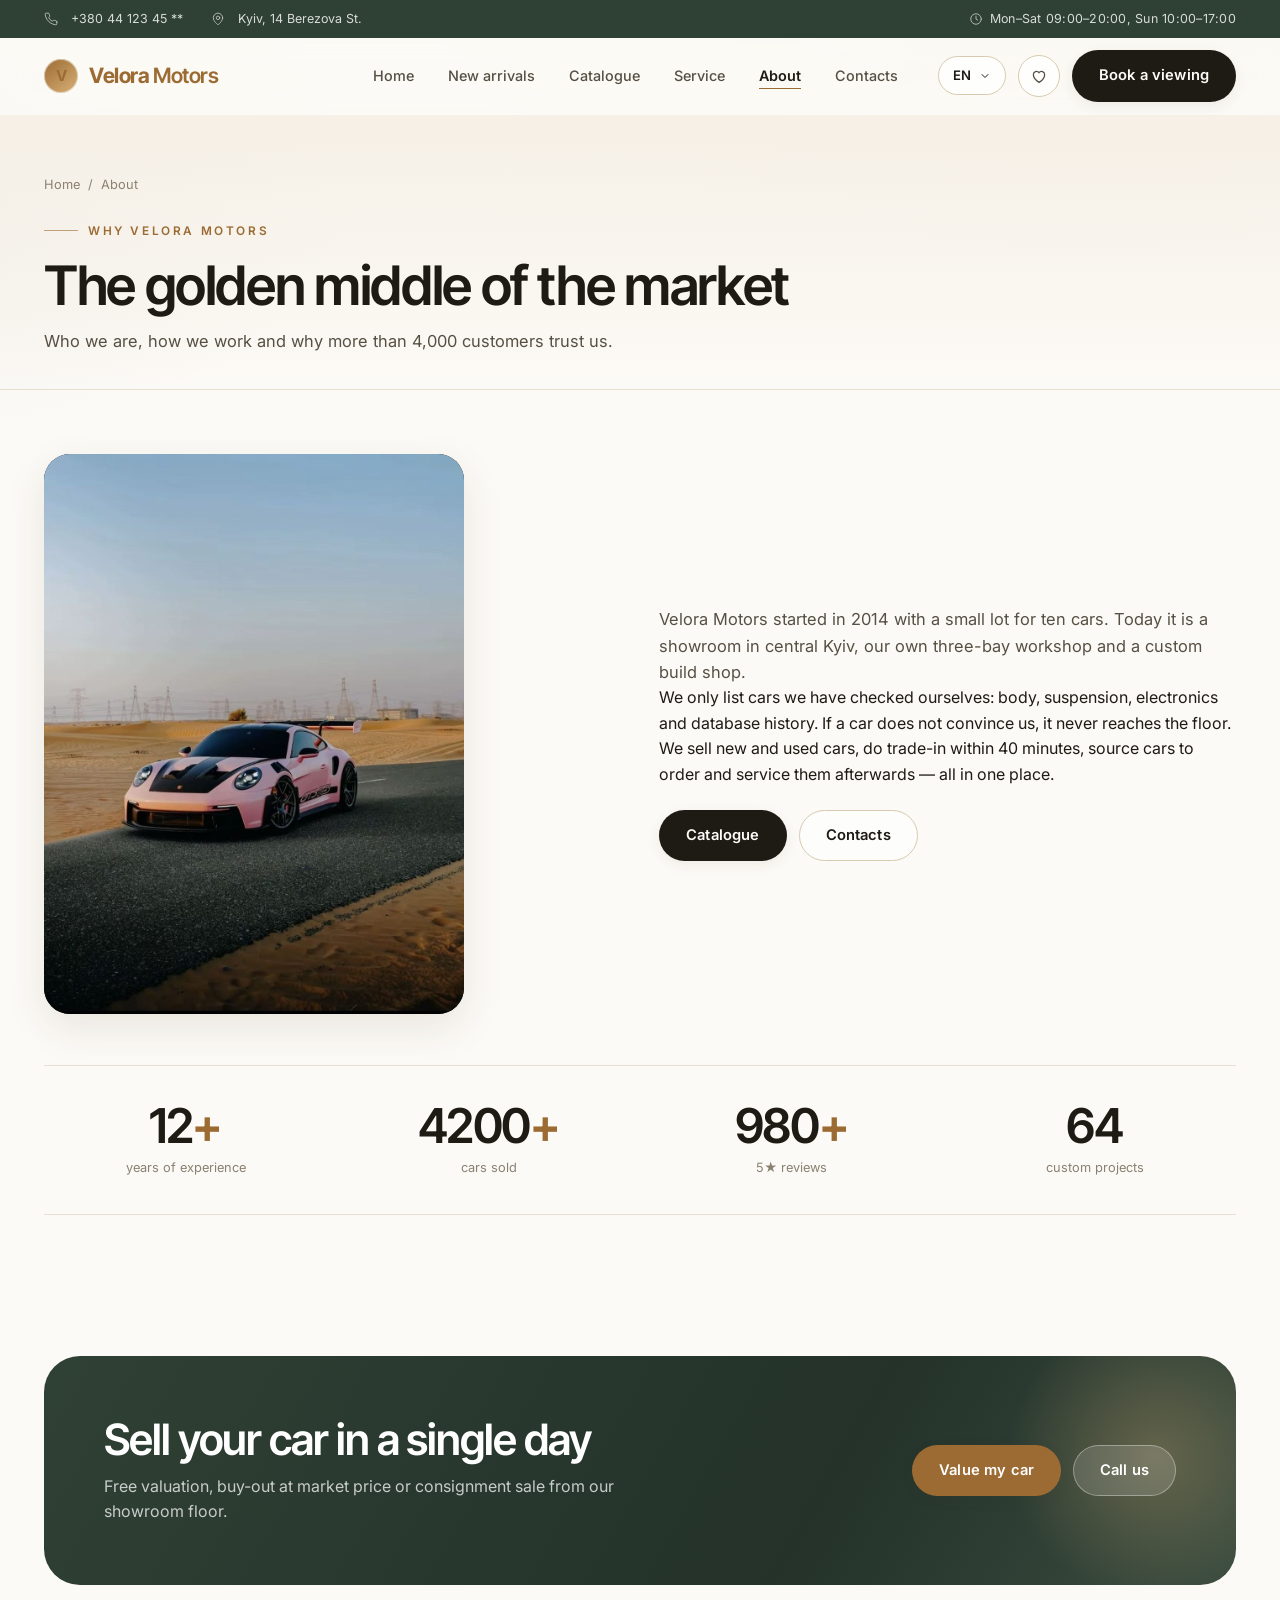
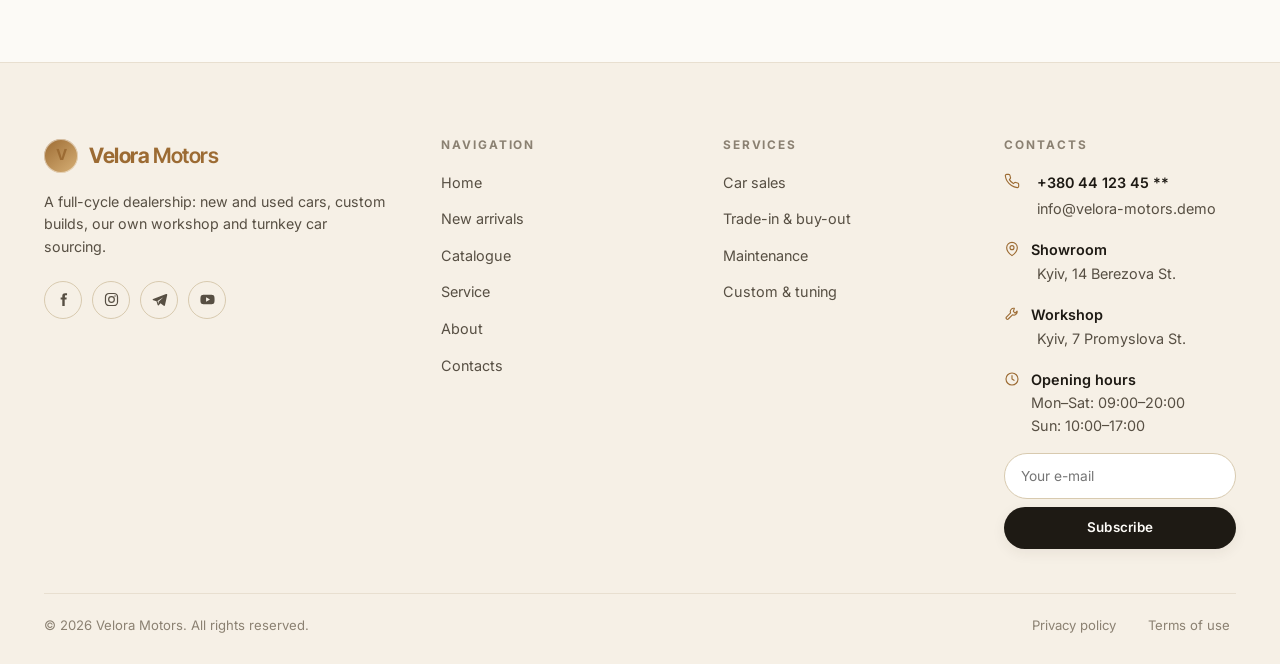
==== commit 337bf76f: "Адмінпанель на Supabase і сайт англійською Замість демо-панелі з паролем admin — справжня адмінка: в" ====
--- a/about.html
+++ b/about.html
@@ -1,17 +1,17 @@
 <!DOCTYPE html>
-<html lang="uk">
+<html lang="en">
 <head>
 <meta charset="utf-8">
 <meta name="viewport" content="width=device-width, initial-scale=1">
-<title data-i18n-doc="meta.about">Про нас — Velora Motors</title>
-<meta name="description" data-i18n-doc="page.aboutLead" content="Про автосалон Velora Motors">
+<title data-i18n-doc="meta.about">About us — Velora Motors</title>
+<meta name="description" data-i18n-doc="page.aboutLead" content="Who we are, how we work and why more than 4,000 customers trust us.">
 <meta name="theme-color" content="#fcfaf6">
 <link rel="icon" href="data:image/svg+xml,<svg xmlns='http://www.w3.org/2000/svg' viewBox='0 0 32 32'><circle cx='16' cy='16' r='15' fill='%239c6b33'/><text x='16' y='21' font-size='15' font-family='Arial' font-weight='bold' text-anchor='middle' fill='%23fff'>V</text></svg>">
 <link rel="preconnect" href="https://fonts.googleapis.com">
 <link rel="preconnect" href="https://fonts.gstatic.com" crossorigin>
 <link href="https://fonts.googleapis.com/css2?family=Inter+Tight:wght@400;500;600;700&family=Inter:wght@400;500;600;700&display=swap" rel="stylesheet">
-<link rel="stylesheet" href="assets/css/style.css?v=4">
-<link rel="stylesheet" href="assets/css/mobile.css?v=4">
+<link rel="stylesheet" href="assets/css/style.css?v=21">
+<link rel="stylesheet" href="assets/css/mobile.css?v=21">
 </head>
 <body>
 
@@ -33,7 +33,7 @@
     <div class="wrap">
       <div class="about__hero reveal">
         <div class="about__hero-media">
-          <img src="assets/img/about-porsche.jpg" alt="Porsche 911 GT3 RS" width="1000" height="1333">
+          <img src="assets/img/about-porsche.jpg?v=21" alt="Porsche 911 GT3 RS" width="1000" height="1333">
         </div>
         <div class="about__hero-text">
           <p class="lead" data-i18n="about.story1"></p>
@@ -44,29 +44,6 @@
             <a class="btn btn--ghost" href="contacts.html" data-i18n="nav.contacts"></a>
           </div>
         </div>
-      </div>
-
-      <div class="about__grid reveal">
-        <article class="about__card" data-demo="note" role="button" tabindex="0">
-          <div class="about__num">01</div>
-          <h3 data-i18n="about.a1t"></h3>
-          <p data-i18n="about.a1d"></p>
-        </article>
-        <article class="about__card" data-demo="note" role="button" tabindex="0">
-          <div class="about__num">02</div>
-          <h3 data-i18n="about.a2t"></h3>
-          <p data-i18n="about.a2d"></p>
-        </article>
-        <article class="about__card" data-demo="note" role="button" tabindex="0">
-          <div class="about__num">03</div>
-          <h3 data-i18n="about.a3t"></h3>
-          <p data-i18n="about.a3d"></p>
-        </article>
-        <article class="about__card" data-demo="note" role="button" tabindex="0">
-          <div class="about__num">04</div>
-          <h3 data-i18n="about.a4t"></h3>
-          <p data-i18n="about.a4d"></p>
-        </article>
       </div>
 
       <div class="figures reveal">
@@ -106,10 +83,12 @@
   </section>
 </main>
 
-<script src="assets/js/i18n.js?v=4"></script>
-<script src="assets/js/seed.js?v=4"></script>
-<script src="assets/js/store.js?v=4"></script>
-<script src="assets/js/layout.js?v=4"></script>
+<script src="assets/js/i18n.js?v=21"></script>
+<script src="assets/js/supabase.js?v=21"></script>
+<script src="assets/js/media.js?v=21"></script>
+<script src="assets/js/seed.js?v=21"></script>
+<script src="assets/js/store.js?v=21"></script>
+<script src="assets/js/layout.js?v=21"></script>
 <script>
   document.addEventListener('DOMContentLoaded', function () {
     I18N.init();
--- a/assets/css/style.css
+++ b/assets/css/style.css
@@ -31,6 +31,8 @@
   --forest: #2f4034;
   --forest-2: #3d5344;
   --danger: #a6462f;
+  --danger-strong: #d92d20;
+  --danger-soft: #fdf1ef;
   --ok: #3f6b4a;
 
   --shadow-xs: 0 1px 2px rgba(60, 46, 24, .06);
@@ -214,6 +216,9 @@
   transition: gap .25s var(--ease), border-color .25s var(--ease);
 }
 
+/* Layout.icon() віддає <svg> без розмірів — без цього стрілка розтягує кнопку */
+.link-arrow svg { width: 16px; height: 16px; flex: none; }
+.link-arrow span { min-width: 0; }
 .link-arrow:hover { gap: 14px; border-color: currentColor; }
 
 .tag {
@@ -763,16 +768,6 @@
 .vbtn svg { width: 17px; height: 17px; }
 .vbtn.is-off { background: rgba(30, 26, 20, .55); color: #fff; }
 
-.showcase__num {
-  font-family: var(--display);
-  font-weight: 600;
-  letter-spacing: -.04em;
-  font-size: 3rem;
-  line-height: 1;
-  color: var(--line-2);
-  margin-bottom: 10px;
-}
-
 .showcase__title { font-size: clamp(1.7rem, 2.6vw, 2.4rem); margin-bottom: 6px; }
 
 .showcase__sub {
@@ -1388,6 +1383,23 @@
 
 .booking .btn { margin-top: 8px; }
 
+/* незаповнені обовʼязкові поля у вікні запису */
+.booking input.is-err,
+.booking textarea.is-err {
+  border-color: #ff8779;
+  background: rgba(255, 135, 121, .16);
+}
+
+.booking .form-msg.is-err { color: #ff9d92; font-weight: 600; }
+
+.booking.is-err .btn[type="submit"] {
+  background: var(--danger-strong);
+  border-color: var(--danger-strong);
+  color: #fff;
+}
+
+.booking.is-err .btn[type="submit"]:hover { background: #b52415; border-color: #b52415; }
+
 .form-row.is-highlighted textarea {
   border-color: rgba(255, 255, 255, .55);
   background: rgba(255, 255, 255, .18);
@@ -1665,6 +1677,9 @@
 }
 
 .modal.is-open { opacity: 1; visibility: visible; }
+
+/* усі вікна на одному шарі — жодне не ховається за іншим */
+#bookingModal, #evaluateModal, #clipInfo { z-index: 110; }
 
 .modal__box {
   background: var(--paper);
@@ -1901,7 +1916,6 @@
   .card__specs { grid-template-columns: 1fr 1fr; }
   .ctaband__inner { flex-direction: column; align-items: flex-start; }
   .toolbar { align-items: flex-start; }
-  .showcase__num { font-size: 2.6rem; }
 }
 
 @media (prefers-reduced-motion: reduce) {
@@ -2283,6 +2297,26 @@
 
 .carpage__form input:focus { outline: none; border-color: var(--accent); background: #fff; }
 .carpage__form .btn svg { width: 15px; height: 15px; }
+
+/* незаповнені поля: кнопка, рамки та підпис стають червоними */
+.carpage__form input.is-err {
+  border-color: var(--danger-strong);
+  background: var(--danger-soft);
+}
+
+.carpage__form input.is-err:focus { border-color: var(--danger-strong); background: #fff; }
+
+.carpage__form .form-msg.is-err {
+  color: var(--danger-strong);
+  font-weight: 600;
+}
+
+.carpage__form.is-err .btn--accent {
+  background: var(--danger-strong);
+  box-shadow: 0 6px 18px rgba(217, 45, 32, .28);
+}
+
+.carpage__form.is-err .btn--accent:hover { background: #b52415; }
 
 .carpage__fav {
   display: inline-flex;
@@ -2455,7 +2489,9 @@
 
 /* адаптив нових блоків */
 @media (max-width: 1080px) {
-  .carpage { grid-template-columns: 1fr; }
+  /* саме minmax(0, 1fr): при простому 1fr колонка розтягується під вміст
+     і галерея вилазить за екран на вузьких телефонах */
+  .carpage { grid-template-columns: minmax(0, 1fr); }
   .carpage__side { position: static; }
   .contacts__grid { grid-template-columns: 1fr; }
   .about__hero { grid-template-columns: 1fr; }
@@ -2703,16 +2739,45 @@
 .filedrop__list small { color: rgba(255, 255, 255, .6); }
 
 /* вікно з описом авто з ролика */
-.modal__box--clip { width: min(860px, 100%); }
-
-.clipinfo { display: grid; grid-template-columns: minmax(0, .9fr) minmax(0, 1.1fr); }
-
-.clipinfo__media { position: relative; min-height: 100%; background: #14120e; }
+.modal__box--clip { width: min(1060px, 100%); }
+
+/* фото зліва, опис збоку; кадр видно повністю, без обрізання */
+.clipinfo {
+  display: grid;
+  grid-template-columns: minmax(0, 1.08fr) minmax(0, 1fr);
+  align-items: stretch;
+}
+
+.clipinfo__media {
+  position: relative;
+  overflow: hidden;
+  background: #14120e;
+}
+
+/* тримає пропорцію 3:2, якщо колонка з текстом коротша за фото */
+.clipinfo__media::before {
+  content: '';
+  display: block;
+  padding-top: 66.7%;
+}
+
+.clipinfo__bg {
+  position: absolute;
+  inset: -6%;
+  background-size: cover;
+  background-position: center;
+  filter: blur(26px) saturate(1.1);
+  opacity: .45;
+  pointer-events: none;
+}
 
 .clipinfo__media img {
-  width: 100%; height: 100%;
-  object-fit: cover;
-  min-height: 260px;
+  position: absolute;
+  inset: 0;
+  display: block;
+  width: 100%;
+  height: 100%;
+  object-fit: contain;
 }
 
 .clipinfo__badge {
@@ -2743,6 +2808,41 @@
 .clipinfo__text { color: var(--ink-2); font-size: .93rem; margin-bottom: 22px; }
 .clipinfo__actions { display: flex; gap: 10px; flex-wrap: wrap; }
 
+/* підтвердження після запису — на всю картку вікна */
+.sent {
+  display: flex;
+  flex-direction: column;
+  align-items: center;
+  justify-content: center;
+  text-align: center;
+  gap: 14px;
+  padding: clamp(38px, 6vw, 64px) clamp(24px, 5vw, 52px);
+  min-height: 340px;
+  background: var(--forest);
+  color: #fff;
+}
+
+.sent__mark {
+  width: 74px; height: 74px;
+  display: grid;
+  place-items: center;
+  border-radius: 50%;
+  background: rgba(255, 255, 255, .14);
+  border: 2px solid rgba(255, 255, 255, .5);
+  animation: sentPop .45s var(--ease) both;
+}
+
+.sent__mark svg { width: 36px; height: 36px; stroke-width: 2.4; }
+
+@keyframes sentPop {
+  from { opacity: 0; transform: scale(.6); }
+  to { opacity: 1; transform: none; }
+}
+
+.sent h2 { font-size: clamp(1.5rem, 3vw, 2rem); margin: 0; }
+.sent p { margin: 0; max-width: 34ch; color: rgba(255, 255, 255, .82); font-size: .95rem; }
+.sent .btn { margin-top: 8px; }
+
 /* заголовок форми тест-драйву */
 .carpage__formhead {
   display: flex;
@@ -2757,7 +2857,9 @@
 /* СТО без бічної форми */
 .sto__grid--wide { grid-template-columns: minmax(0, 1fr); }
 
-@media (max-width: 760px) {
-  .clipinfo { grid-template-columns: 1fr; }
-  .clipinfo__media img { min-height: 200px; max-height: 240px; }
-}
+/* вузький екран: фото зверху, у власних пропорціях і без полів */
+@media (max-width: 900px) {
+  .clipinfo { grid-template-columns: minmax(0, 1fr); }
+  .clipinfo__media::before { display: none; }
+  .clipinfo__media img { position: relative; height: auto; }
+}
--- a/assets/css/mobile.css
+++ b/assets/css/mobile.css
@@ -339,7 +339,9 @@
   .gallery__counter { right: 12px; bottom: 12px; font-size: .72rem; padding: 5px 11px; }
   .gallery__tags { top: 12px; left: 12px; }
 
-  .thumbs { gap: 8px; padding: 10px var(--gutter) 0; margin: 0 calc(-1 * var(--gutter)); }
+  /* .carpage__media вже виходить на всю ширину — тут потрібні лише відступи,
+     інакше другий відʼємний margin висував стрічку за край екрана */
+  .thumbs { gap: 8px; padding: 10px var(--gutter) 0; margin: 0; }
   .thumb { flex-basis: 72px; height: 50px; opacity: .95; border-radius: 10px; }
 
   .carpage__side {
@@ -478,7 +480,6 @@
 
   .showcase__item { padding: 16px 0; gap: 16px; }
   .showcase__media { border-radius: 20px; }
-  .showcase__num { font-size: 2rem; margin-bottom: 4px; }
   .showcase__title { font-size: 1.4rem; }
   .showcase__sub { font-size: .72rem; margin-bottom: 12px; }
   .showcase__text { font-size: .9rem; margin-bottom: 16px; }
@@ -568,6 +569,17 @@
 
   .card:active { transform: scale(.995); }
   .quick__item:active, .filters__toggle:active { opacity: .85; }
+}
+
+/* вузькі телефони: шапка має вміститись у рядок без переповнення */
+@media (max-width: 380px) {
+  .header__inner { gap: 8px; }
+  .header__actions { gap: 6px; }
+  .logo { font-size: 1rem; gap: 7px; }
+  .logo__mark { width: 27px; height: 27px; font-size: .78rem; }
+  .lang__btn { padding: 6px 8px; font-size: .74rem; gap: 4px; }
+  .headfav { width: 34px; height: 34px; }
+  .burger { width: 34px; height: 34px; }
 }
 
 /* дуже вузькі екрани */
